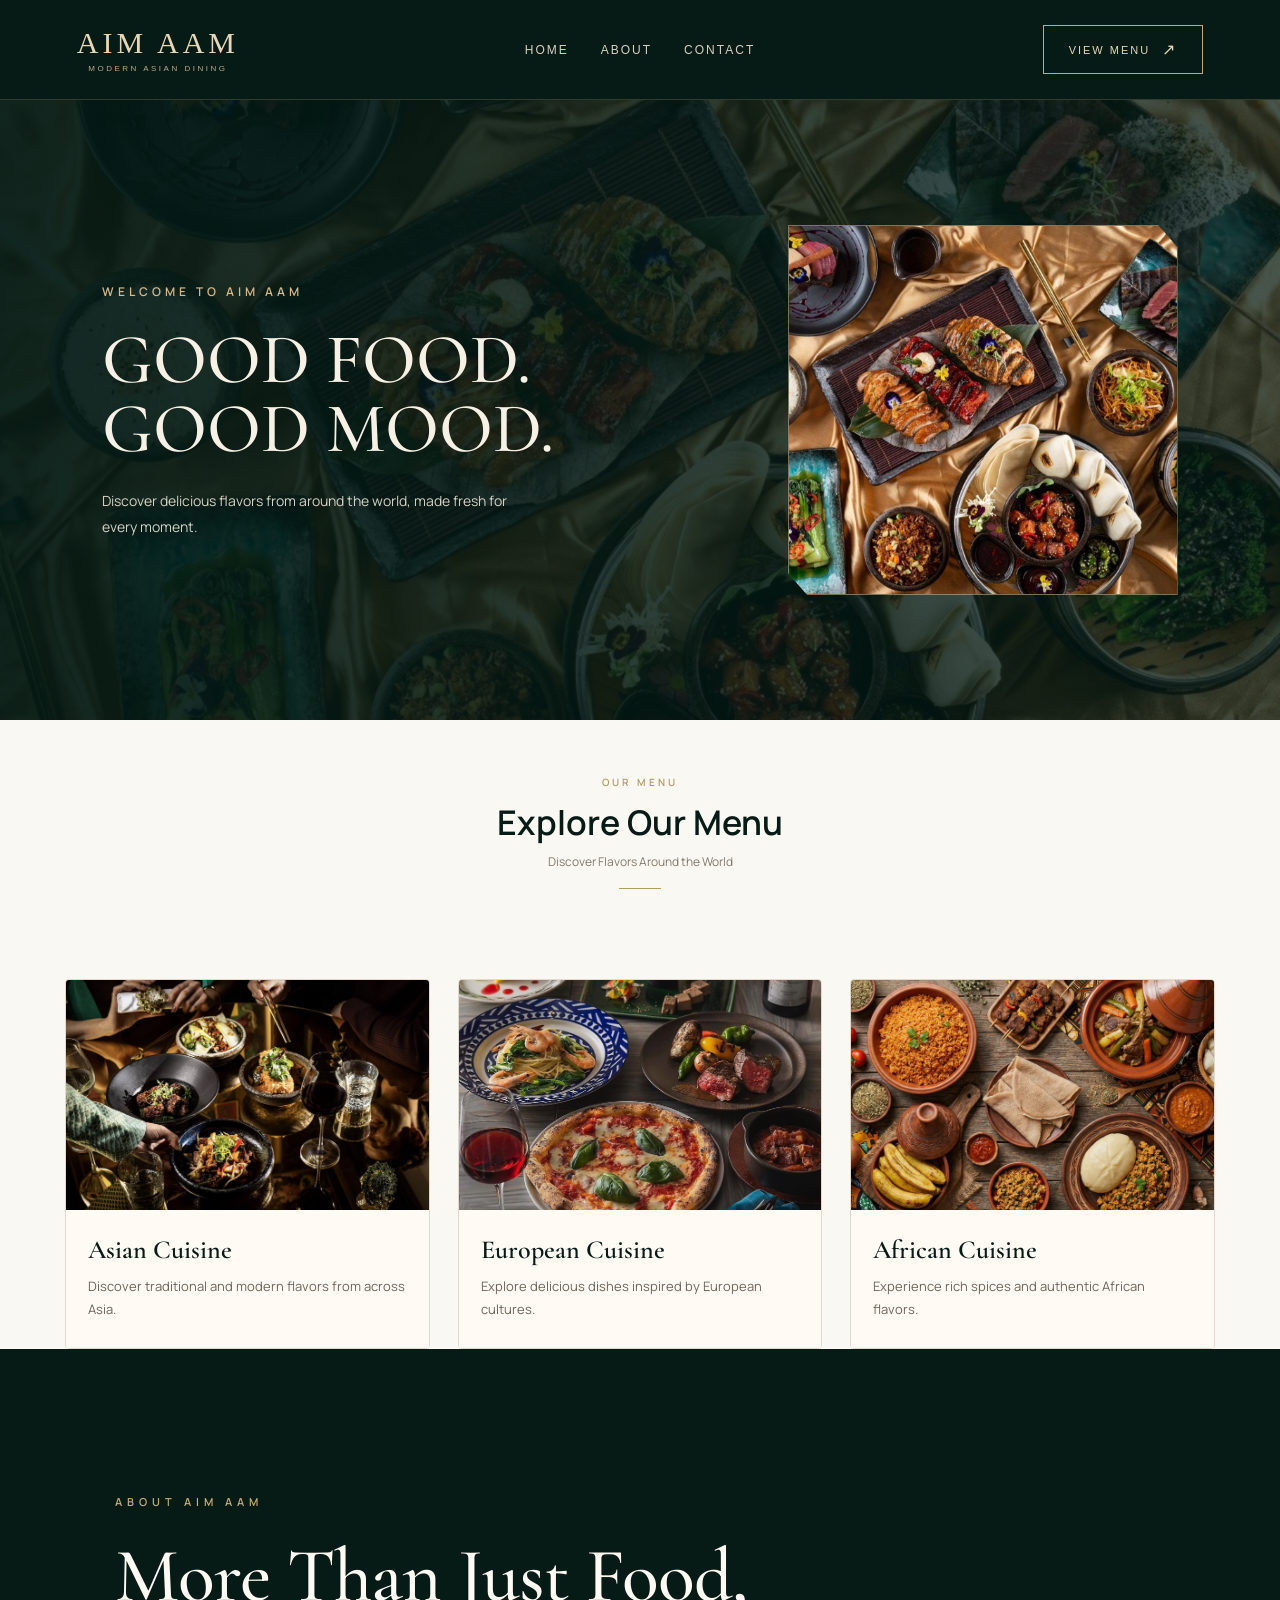
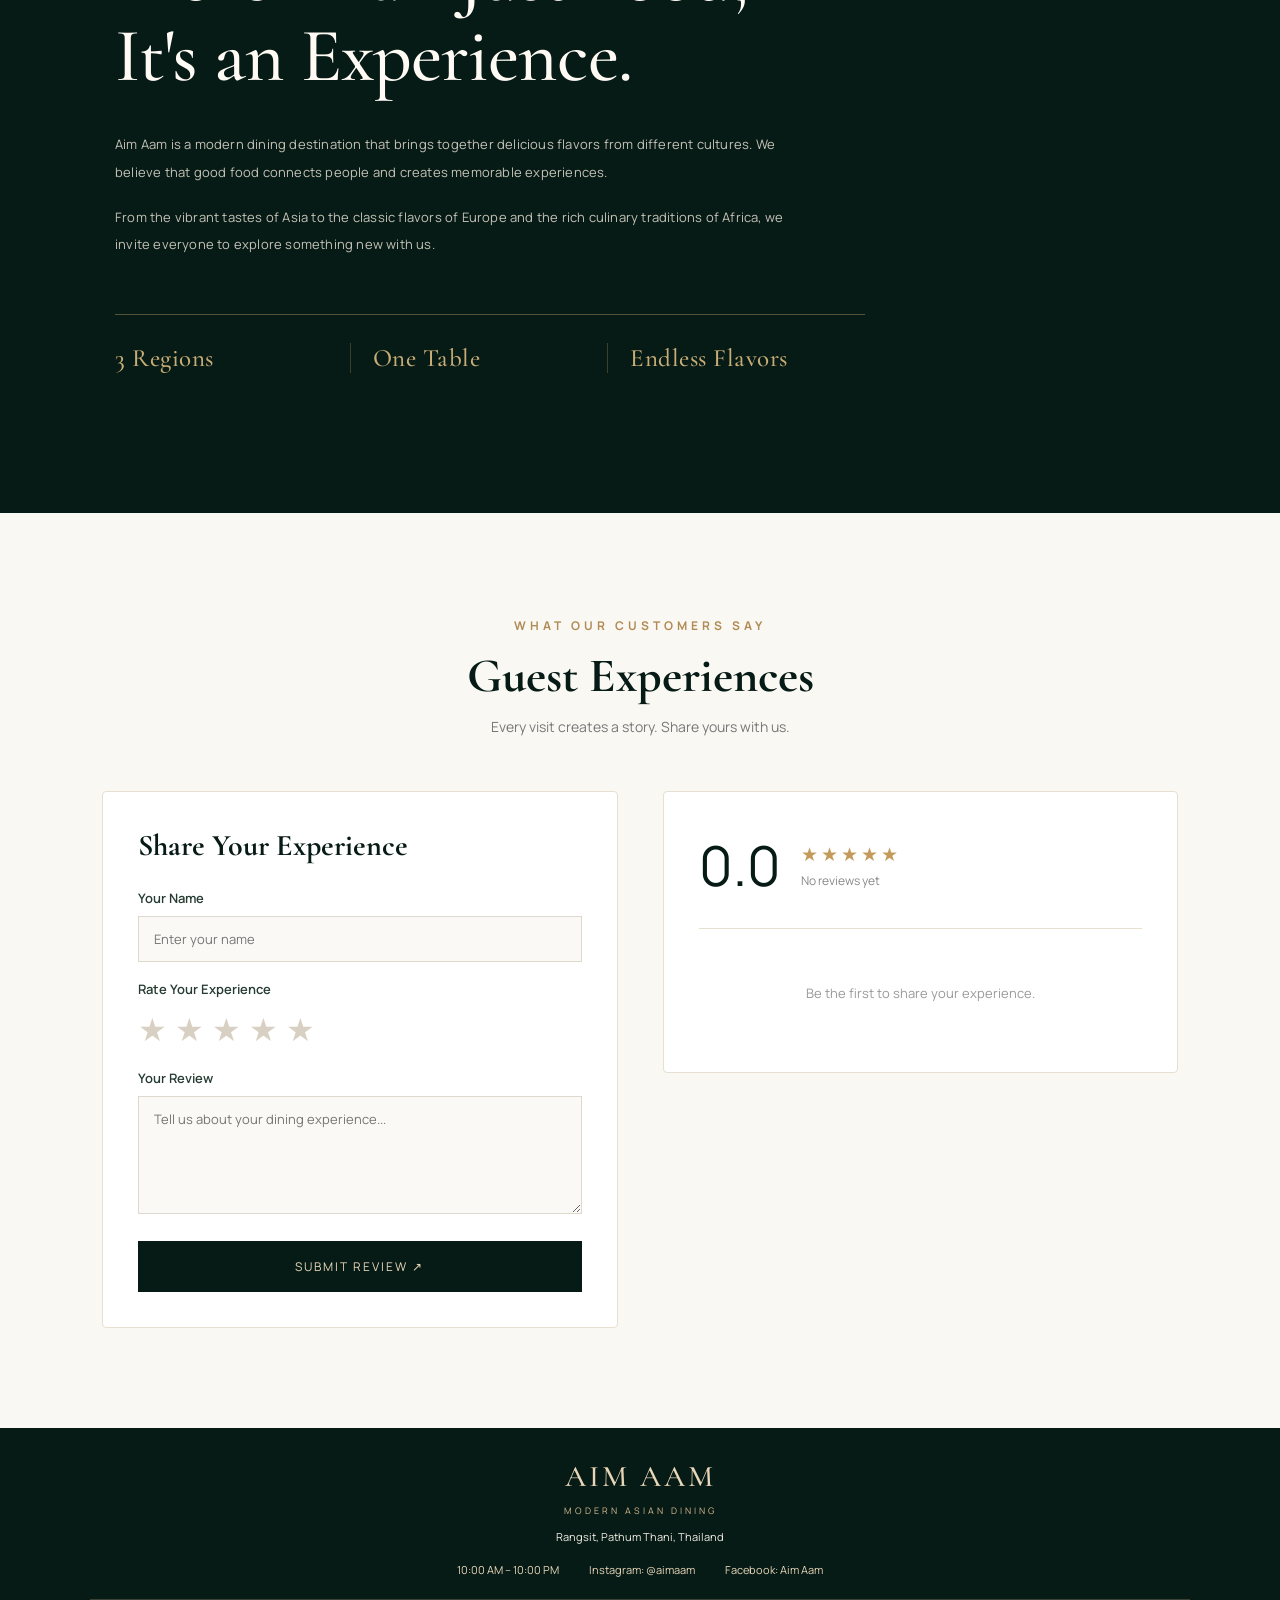
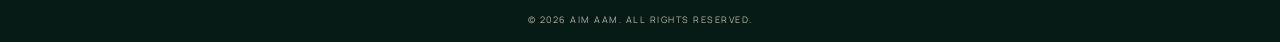
==== index.html @ 2f560c69 "Fix HTML encoding issues in index.html" ====
<!DOCTYPE html>
<html lang="en">

<head>
    <meta charset="UTF-8">
    <meta name="viewport" content="1200">
    <title>Aim Aam | Modern Asian Dining</title>
    <link rel="stylesheet" href="style.css">
</head>

<body>

    <!-- LUXURY HEADER -->
<header class="header">

    <!-- BRAND LOGO -->
    <a href="#home" class="logo">
        <span class="logo-main">AIM AAM</span>
        <span class="logo-sub">MODERN ASIAN DINING</span>
    </a>

    <!-- NAVIGATION -->
    <nav class="navbar">
        <a href="#home">HOME</a>
        <a href="#about">ABOUT</a>
        <a href="#contact">CONTACT</a>
    </nav>

    <!-- MENU BUTTON -->
    <a href="menu.html" class="header-menu-button">
        VIEW MENU <span>↗</span>
    </a>

</header>

<!-- HERO SECTION -->
<section class="hero-section" id="home">

    <div class="hero-content">

        <span>WELCOME TO AIM AAM</span>

        <h1>Good Food.<br>Good Mood.</h1>

        <p>
            Discover delicious flavors from around the world,
            made fresh for every moment.
        </p>

    </div>

    <div class="hero-image">
        <img src="images/hero-food.jpeg" alt="Aim Aam Delicious Food">
    </div>

</section>

<!-- MENU HEADING -->
<div class="menu-heading">
    <span>OUR MENU</span>
    <h2>Explore Our Menu</h2>
    <p>Discover Flavors Around the World</p>
    <div class="menu-heading-line"></div>
</div>

   <!-- REGION SELECTION -->
<div class="food-grid" id="regionSelection">

    <!-- ASIAN CUISINE -->
    <div class="food-card region-card" data-region="asian">

        <img src="images/Asian Cuisine.jpeg" alt="Asian Cuisine">

        <div class="food-info">
            <h3>Asian Cuisine</h3>
            <p>
                Discover traditional and modern flavors
                from across Asia.
            </p>
        </div>

    </div>


    <!-- EUROPEAN CUISINE -->
    <div class="food-card region-card" data-region="european">

        <img src="images/European Cuisine.jpeg" alt="European Cuisine">

        <div class="food-info">
            <h3>European Cuisine</h3>
            <p>
                Explore delicious dishes inspired
                by European cultures.
            </p>
        </div>

    </div>


    <!-- AFRICAN CUISINE -->
    <div class="food-card region-card" data-region="african">

        <img src="images/African Cuisine.jpeg" alt="African Cuisine">

        <div class="food-info">
            <h3>African Cuisine</h3>
            <p>
                Experience rich spices and authentic
                African flavors.
            </p>
        </div>

    </div>

</div>

      <!-- REGION MENU CONTENT -->
<div id="regionContent" class="region-content" style="display: none;">

    <button id="backToRegions" class="back-button">
        ← Back to Regions
    </button>

    <div id="regionTitle"></div>

    <div class="region-layout">

        <!-- FOOD MENU -->
        <div class="region-food-area">
            <div id="regionFoodGrid" class="food-grid"></div>
        </div>

        <!-- MY CART -->
        <section class="cart-section" id="cart">

            <div class="cart-heading">
                <span>YOUR ORDER</span>
                <h2>My Cart</h2>
                <p>Review your selected dishes before checkout.</p>
            </div>

            <div class="cart-container">

                <div id="cartItems">
                    <p class="empty-cart">
                        Your cart is currently empty.
                    </p>
                </div>

                <div class="cart-summary">
                    <h3>Order Summary</h3>

                    <div class="cart-total-row">
                        <span>Total</span>
                        <span id="cartTotal">฿0</span>
                    </div>

                    <button id="checkoutButton" class="checkout-button" disabled>
                        Proceed to Checkout
                    </button>
                </div>

            </div>

        </section>

    </div>

</div>

    <!-- =================================
     CHECKOUT SECTION
================================= -->

<section class="checkout-section" id="checkout" style="display: none;">

    <div class="checkout-heading">
        <span>COMPLETE YOUR ORDER</span>
        <h2>Checkout</h2>
        <p>Please enter your information to continue.</p>
    </div>

    <div class="checkout-container">

        <div class="checkout-form">

            <h3>Customer Information</h3>

            <label for="customerName">Full Name</label>
            <input type="text" id="customerName" placeholder="Enter your name">

            <label for="customerPhone">Phone Number</label>
            <input type="tel" id="customerPhone" placeholder="Enter your phone number">

            <div class="checkout-divider"></div>

            <h3>How would you like to receive your order?</h3>

            <label for="orderType">Order Type</label>
            <select id="orderType">
                <option value="">Select order type</option>
                <option value="dine-in">Dine-in</option>
                <option value="takeaway">Takeaway</option>
                <option value="delivery">Delivery</option>
            </select>

            <!-- DINE-IN DETAILS -->
            <div id="dineInDetails" style="display: none;">
                <label for="tableNumber">Table Number</label>
                <input type="text" id="tableNumber" placeholder="Enter your table number">
            </div>

            <!-- TAKEAWAY DETAILS -->
            <div id="takeawayDetails" style="display: none;">
                <label for="pickupTime">Pickup Time</label>
                <input type="time" id="pickupTime">
            </div>

            <!-- DELIVERY DETAILS -->
            <div id="deliveryDetails" style="display: none;">
                <label for="deliveryAddress">Delivery Address</label>
                <textarea id="deliveryAddress" placeholder="Enter your full delivery address"></textarea>
            </div>

            <button type="button" id="placeOrderButton">
                Place Order
            </button>

        </div>

    </div>

</section>
<!-- ABOUT SECTION -->
<section class="about-section" id="about">

    <div class="about-content">

        <span class="about-label">ABOUT AIM AAM</span>

        <h2>More Than Just Food,<br>
            It's an Experience.</h2>

        <p>
            Aim Aam is a modern dining destination that brings
            together delicious flavors from different cultures.
            We believe that good food connects people and creates
            memorable experiences.
        </p>

        <p>
            From the vibrant tastes of Asia to the classic flavors
            of Europe and the rich culinary traditions of Africa,
            we invite everyone to explore something new with us.
        </p>

        <div class="about-highlight">
            <span>3 Regions</span>
            <span>One Table</span>
            <span>Endless Flavors</span>
        </div>

    </div>

</section>

<!-- CUSTOMER REVIEWS SECTION -->
<section class="reviews-section" id="reviews">

    <div class="reviews-heading">
        <span>WHAT OUR CUSTOMERS SAY</span>
        <h2>Guest Experiences</h2>
        <p>Every visit creates a story. Share yours with us.</p>
    </div>

    <div class="reviews-container">

        <!-- REVIEW FORM -->
        <div class="review-form">

            <h3>Share Your Experience</h3>

            <label for="reviewName">Your Name</label>
            <input
                type="text"
                id="reviewName"
                placeholder="Enter your name"
            >

            <label>Rate Your Experience</label>

            <div class="rating-stars" id="ratingStars">
                <button type="button" data-rating="1" aria-label="1 star">★</button>
                <button type="button" data-rating="2" aria-label="2 stars">★</button>
                <button type="button" data-rating="3" aria-label="3 stars">★</button>
                <button type="button" data-rating="4" aria-label="4 stars">★</button>
                <button type="button" data-rating="5" aria-label="5 stars">★</button>
            </div>

            <label for="reviewComment">Your Review</label>
            <textarea
                id="reviewComment"
                rows="5"
                placeholder="Tell us about your dining experience..."
            ></textarea>

            <button type="button" id="submitReview">
                SUBMIT REVIEW ↗
            </button>

        </div>

        <!-- REVIEW DISPLAY -->
        <div class="review-display">

            <div class="review-summary">
                <span class="review-average" id="reviewAverage">0.0</span>
                <div>
                    <div class="review-average-stars">★★★★★</div>
                    <p id="reviewCount">No reviews yet</p>
                </div>
            </div>

            <div id="reviewsList" class="reviews-list">
                <p class="no-reviews">
                    Be the first to share your experience.
                </p>
            </div>

        </div>

    </div>

</section>


<!-- CONTACT FOOTER -->
<footer class="contact-section" id="contact">

    <div class="footer-brand">
        <h2>AIM AAM</h2>
        <span>MODERN ASIAN DINING</span>
        <p>Rangsit, Pathum Thani, Thailand</p>
    </div>

    <div class="footer-details">
        <span>10:00 AM – 10:00 PM</span>
        <span>Instagram: @aimaam</span>
        <span>Facebook: Aim Aam</span>
    </div>

    <div class="footer-bottom">
        © 2026 AIM AAM. ALL RIGHTS RESERVED.
    </div>

</footer>

    <!-- JAVASCRIPT -->
    <script src="script.js"></script>

</body>
</html>
---- style.css ----
/* =========================
   1. GLOBAL - AIM AAM
========================= */

@import url('https://fonts.googleapis.com/css2?family=Cormorant+Garamond:wght@400;500;600;700&family=Manrope:wght@400;500;600;700&display=swap');

* {
    margin: 0;
    padding: 0;
    box-sizing: border-box;
}

html {
    scroll-behavior: smooth;
}

body {
    width: 100%;
    font-family: 'Manrope', sans-serif;
    background-color: #faf8f3;
    color: #29251f;
    overflow-x: hidden;
}

h1, h2, h3 {
    font-family: 'Cormorant Garamond', serif;
}


/* =========================
   2. LUXURY HEADER
========================= */

.header {
    width: 100%;
    min-height: 100px;
    padding: 15px 6%;
    display: grid;
    grid-template-columns: 1fr auto 1fr;
    align-items: center;
    gap: 25px;
    background: #071b16;
    border-bottom: 1px solid rgba(212, 184, 143, 0.2);
    position: relative;
    z-index: 100;
}

/* BRAND LOGO */

.logo {
    justify-self: start;
    display: flex;
    flex-direction: column;
    align-items: center;
    text-decoration: none;
    gap: 4px;
}

.logo-main {
    font-family: "Times New Roman", serif;
    font-size: 30px;
    font-weight: 400;
    letter-spacing: 4px;
    color: #e8d6b8;
}

.logo-sub {
    font-family: Arial, sans-serif;
    font-size: 8px;
    letter-spacing: 2.5px;
    color: #bda987;
}

/* NAVIGATION */

.navbar {
    justify-self: center;
    display: flex;
    align-items: center;
    justify-content: center;
    gap: 32px;
    white-space: nowrap;
}

.navbar a {
    position: relative;
    text-decoration: none;
    color: #d8d0c1;
    font-family: Arial, sans-serif;
    font-size: 12px;
    letter-spacing: 2px;
    transition: color 0.3s ease;
}

.navbar a::after {
    content: "";
    position: absolute;
    left: 0;
    bottom: -8px;
    width: 0;
    height: 1px;
    background: #d4b88f;
    transition: width 0.3s ease;
}

.navbar a:hover {
    color: #f5dfb9;
}

.navbar a:hover::after {
    width: 100%;
}

/* VIEW MENU BUTTON */

.header-menu-button {
    justify-self: end;
    display: inline-flex;
    align-items: center;
    gap: 12px;
    padding: 14px 25px;
    border: 1px solid #bda987;
    background: transparent;
    color: #e8d6b8;
    text-decoration: none;
    font-family: Arial, sans-serif;
    font-size: 11px;
    letter-spacing: 2px;
    white-space: nowrap;
    transition: all 0.35s ease;
}

.header-menu-button span {
    font-size: 16px;
    transition: transform 0.3s ease;
}

.header-menu-button:hover {
    background: rgba(212, 184, 143, 0.15);
    border-color: #fff0d0;
    color: #fff4df;
    box-shadow:
        0 0 12px rgba(212, 184, 143, 0.3),
        0 0 28px rgba(212, 184, 143, 0.15);
}

.header-menu-button:hover span {
    transform: translate(3px, -3px);
}

.header-menu-button:active {
    transform: scale(0.96);
    background: rgba(212, 184, 143, 0.25);
    box-shadow: 0 0 25px rgba(212, 184, 143, 0.5);
}


/* =========================
   3. LUXURY HERO SECTION
========================= */

.hero-section {
    position: relative;
    width: 100%;
    min-height: 620px;
    padding: 85px 8%;
    display: flex;
    align-items: center;
    justify-content: space-between;
    gap: 65px;

    background:
        linear-gradient(
            90deg,
            rgba(2, 25, 20, 0.94),
            rgba(2, 25, 20, 0.72)
        ),
        url("images/hero-food.jpeg") center/cover no-repeat;

    overflow: hidden;
}

/* HERO TEXT */

.hero-content {
    position: relative;
    z-index: 2;
    flex: 1 1 50%;
    min-width: 0;
    max-width: 550px;
    padding: 0;
}

.hero-content span {
    display: inline-block;
    color: #d4b88f;
    font-size: 12px;
    font-weight: 600;
    letter-spacing: 4px;
    margin-bottom: 25px;
}

.hero-content h1 {
    font-family: 'Cormorant Garamond', serif;
    font-size: clamp(55px, 5.5vw, 78px);
    line-height: 0.98;
    font-weight: 500;
    color: #f7f0e5;
    margin-bottom: 25px;
    text-align: left;
    text-transform: uppercase;
}

.hero-content p {
    font-size: 14px;
    line-height: 1.9;
    color: #d4d0c5;
    max-width: 410px;
    text-align: left;
    margin-bottom: 0;
}

/* EDITORIAL FOOD IMAGE */

.hero-image {
    position: relative;
    z-index: 2;
    flex: 0 0 390px;
    width: 390px;
    max-width: 42%;
    height: 370px;
    overflow: hidden;

    border: 1px solid rgba(212, 184, 143, 0.55);

    box-shadow:
        12px 12px 0 rgba(212, 184, 143, 0.12),
        0 20px 45px rgba(0, 0, 0, 0.35);

    clip-path: polygon(
        0 0,
        95% 0,
        100% 6%,
        100% 100%,
        5% 100%,
        0 94%
    );
}

.hero-image img {
    display: block;
    width: 100%;
    height: 100%;
    object-fit: cover;
    object-position: center;
    border-radius: 0;
}

/* =========================
   AIM AAM - LUXURY ABOUT
========================= */

.about-section {
    position: relative;
    width: 100%;
    padding: 120px 8%;
    background: #071b16;
    overflow: hidden;
}

.about-content {
    position: relative;
    max-width: 1050px;
    margin: 0 auto;
    padding: 20px 0;
}

/* ABOUT LABEL */

.about-label {
    display: inline-block;
    color: #c8ad76;
    font-family: 'Manrope', sans-serif;
    font-size: 11px;
    font-weight: 600;
    letter-spacing: 5px;
    margin-bottom: 28px;
}

/* MAIN HEADING */

.about-content h2 {
    color: #fffaf4;
    font-family: 'Cormorant Garamond', serif;
    font-size: clamp(48px, 6vw, 76px);
    font-weight: 500;
    line-height: 1.05;
    letter-spacing: -1px;
    margin-bottom: 35px;
}

/* DESCRIPTION */

.about-content p {
    max-width: 680px;
    color: #c5c2b8;
    font-family: 'Manrope', sans-serif;
    font-size: 13px;
    font-weight: 400;
    line-height: 2.1;
    letter-spacing: 0.2px;
    margin-bottom: 18px;
}

/* HIGHLIGHT DETAILS */

.about-highlight {
    display: flex;
    flex-wrap: wrap;
    gap: 0;
    max-width: 750px;
    margin-top: 55px;
    padding-top: 28px;
    border-top: 1px solid rgba(181, 154, 98, 0.45);
}

.about-highlight span {
    flex: 1;
    min-width: 150px;
    color: #c8ad76;
    font-family: 'Cormorant Garamond', serif;
    font-size: 25px;
    font-weight: 500;
    letter-spacing: 0.5px;
    padding: 0 22px;
    border-right: 1px solid rgba(181, 154, 98, 0.3);
}

.about-highlight span:first-child {
    padding-left: 0;
}

.about-highlight span:last-child {
    border-right: none;
}

/* RESPONSIVE */

@media (max-width: 600px) {
    .about-section {
        padding: 80px 7%;
    }

    .about-content h2 {
        font-size: 46px;
    }

    .about-content p {
        font-size: 12px;
    }

    .about-highlight {
        gap: 20px;
        margin-top: 35px;
    }

    .about-highlight span {
        min-width: 100%;
        padding: 0 0 15px;
        border-right: none;
        border-bottom: 1px solid rgba(181, 154, 98, 0.25);
        font-size: 23px;
    }
}
/* =========================
   5. MINIMAL LUXURY FOOTER
========================= */

.contact-section {
    width: 100%;
    padding: 30px 7% 16px;
    background: #071b16;
    text-align: center;
}

.footer-brand h2 {
    color: #e8d6b8;
    font-family: 'Cormorant Garamond', serif;
    font-size: 30px;
    font-weight: 500;
    letter-spacing: 3px;
    margin: 0 0 2px;
}

.footer-brand span {
    color: #d4b88f;
    font-family: 'Manrope', sans-serif;
    font-size: 9px;
    letter-spacing: 3px;
}

.footer-brand p {
    color: #f3eee5;
    font-family: 'Manrope', sans-serif;
    font-size: 11px;
    margin: 10px 0 18px;
}

.footer-details {
    display: flex;
    justify-content: center;
    align-items: center;
    flex-wrap: wrap;
    gap: 12px 30px;
    margin-bottom: 22px;
}

.footer-details span {
    color: #e8d6b8;
    font-family: 'Manrope', sans-serif;
    font-size: 11px;
}

.footer-bottom {
    border-top: 1px solid rgba(212, 184, 143, 0.25);
    padding-top: 13px;
    color: #b9b4a8;
    font-family: 'Manrope', sans-serif;
    font-size: 9px;
    letter-spacing: 1.5px;
}

@media (max-width: 600px) {
    .contact-section {
        padding: 25px 6% 14px;
    }

    .footer-details {
        flex-direction: column;
        gap: 9px;
        margin-bottom: 18px;
    }
}

/* =========================
   REGION SELECTION CARDS
========================= */

#regionSelection {
    display: grid;
    grid-template-columns: repeat(3, minmax(0, 1fr));
    gap: 28px;
    width: 100%;
    max-width: 1150px;
    margin: 55px auto 0;
    align-items: stretch;
}

.region-card {
    position: relative;
    display: flex;
    flex-direction: column;
    width: 100%;
    min-width: 0;
    overflow: hidden;
    background: #fffaf4;
    border: 1px solid #e5d8ca;
    border-radius: 4px;
    cursor: pointer;
    transition: transform 0.35s ease, box-shadow 0.35s ease;
}

.region-card:hover {
    transform: translateY(-8px);
    box-shadow: 0 18px 35px rgba(7, 27, 22, 0.15);
}

.region-card > img {
    display: block;
    width: 100%;
    height: 230px;
    object-fit: cover;
    object-position: center;
    flex: none;
    transition: transform 0.5s ease;
}

.region-card:hover > img {
    transform: scale(1.04);
}

.region-card .food-info {
    padding: 24px 22px 26px;
    text-align: left;
    background: #fffaf4;
    flex: 1;
}

.region-card .food-info h3 {
    color: #071b16;
    font-family: 'Cormorant Garamond', serif;
    font-size: 26px;
    font-weight: 600;
    margin-bottom: 10px;
}

.region-card .food-info p {
    color: #71645b;
    font-size: 13px;
    line-height: 1.8;
}


/* =========================
   REGION RESPONSIVE
========================= */

@media (max-width: 850px) {
    #regionSelection {
        grid-template-columns: repeat(3, minmax(0, 1fr));
        gap: 18px;
    }

    .region-card > img {
        height: 190px;
    }

    .region-card .food-info {
        padding: 16px;
    }

    .region-card .food-info h3 {
        font-size: 20px;
    }
}

/* =========================
   FOOD MENU CARDS
========================= */

#regionFoodGrid {
    display: grid;
    grid-template-columns: repeat(3, minmax(0, 1fr));
    grid-auto-rows: 1fr;
    gap: 28px;
    width: 100%;
    align-items: stretch;
}

#regionFoodGrid .food-card {
    display: flex;
    flex-direction: column;
    width: 100%;
    height: 100%;
    min-height: 430px;
    overflow: hidden;
    background: #fffaf4;
    border: 1px solid #e5d8ca;
    border-radius: 4px;
}

#regionFoodGrid .food-card > img {
    display: block;
    width: 100%;
    height: 210px;
    min-height: 210px;
    object-fit: cover;
    object-position: center;
}

#regionFoodGrid .food-card .food-info {
    display: flex;
    flex-direction: column;
    flex: 1;
    padding: 20px;
}

#regionFoodGrid .food-card .food-info h3 {
    min-height: 58px;
    margin-bottom: 10px;
}

#regionFoodGrid .food-card .food-info p {
    min-height: 65px;
    line-height: 1.7;
}

#regionFoodGrid .food-card .food-info span {
    margin-top: auto;
    display: block;
    padding-top: 15px;
}

#regionFoodGrid .food-card .add-cart-button {
    width: 100%;
    margin-top: 15px;
}

/* =========================
   FOOD MENU RESPONSIVE
========================= */

@media (max-width: 850px) {
    #regionFoodGrid {
        grid-template-columns: repeat(3, minmax(0, 1fr));
        gap: 16px;
    }

    #regionFoodGrid .food-card {
        min-height: 400px;
    }

    #regionFoodGrid .food-card > img {
        height: 160px;
        min-height: 160px;
    }

    #regionFoodGrid .food-card .food-info {
        padding: 12px;
    }

    #regionFoodGrid .food-card .food-info h3 {
        font-size: 15px;
        min-height: 50px;
    }

    #regionFoodGrid .food-card .food-info p {
        font-size: 12px;
        min-height: 65px;
    }

    #regionFoodGrid .food-card .add-cart-button {
        font-size: 12px;
        padding: 10px 5px;
    }
}

/* =========================
   LUXURY MENU HEADING
========================= */

.menu-section {
    padding-top: 100px;
}

.menu-section .menu-heading {
    width: 100%;
    max-width: 700px;
    margin: 0 auto 65px;
    text-align: center;
    position: relative;
}

.menu-section .menu-heading span {
    display: inline-block;
    color: #b59a62;
    font-family: 'Manrope', sans-serif;
    font-size: 11px;
    font-weight: 600;
    letter-spacing: 5px;
    text-transform: uppercase;
    margin-bottom: 20px;
}

.menu-section .menu-heading span::after {
    content: "";
    display: block;
    width: 42px;
    height: 1px;
    background: #b59a62;
    margin: 16px auto 0;
}

.menu-section .menu-heading h2 {
    color: #071b16;
    font-family: 'Cormorant Garamond', serif;
    font-size: clamp(42px, 5vw, 60px);
    font-weight: 500;
    line-height: 1.05;
    letter-spacing: -1px;
    margin: 0 0 18px;
}

.menu-section .menu-heading p {
    color: #81776d;
    font-family: 'Manrope', sans-serif;
    font-size: 13px;
    font-weight: 400;
    line-height: 1.9;
    letter-spacing: 0.3px;
    max-width: 450px;
    margin: 0 auto;
}

@media (max-width: 600px) {
    .menu-section {
        padding-top: 70px;
    }

    .menu-section .menu-heading {
        margin-bottom: 40px;
        padding: 0 18px;
    }

    .menu-section .menu-heading h2 {
        font-size: 42px;
    }

    .menu-section .menu-heading span {
        letter-spacing: 4px;
    }
}
/* =========================
   LUXURY ADD TO CART BUTTON
========================= */

#regionFoodGrid .add-cart-button {
    width: 100%;
    min-height: 46px;
    margin-top: 18px;
    padding: 12px 20px;

    background: #071b16;
    color: #c8ad76;

    border: 1px solid #a88d5b;
    border-radius: 2px;

    font-family: 'Manrope', sans-serif;
    font-size: 11px;
    font-weight: 600;
    letter-spacing: 2px;
    text-transform: uppercase;

    cursor: pointer;
    transition: all 0.35s ease;
}

#regionFoodGrid .add-cart-button:hover {
    background: #b59a62;
    color: #071b16;
    border-color: #b59a62;
    box-shadow: 0 6px 18px rgba(181, 154, 98, 0.2);
    transform: translateY(-2px);
}

#regionFoodGrid .add-cart-button:active {
    transform: translateY(0);
    box-shadow: none;
}
/* =========================
   6. SHOPPING CART SECTION
========================= */

.cart-section {
    background: #f5eee5;
    padding: 90px 10%;
}

.cart-heading {
    text-align: center;
    margin-bottom: 45px;
}

.cart-heading span {
    color: #b86f50;
    font-size: 13px;
    font-weight: 700;
    letter-spacing: 3px;
}

.cart-heading h2 {
    color: #3b3029;
    font-size: 38px;
    margin: 15px 0;
}

.cart-heading p {
    color: #71645b;
    font-size: 15px;
}

.cart-container {
    display: grid;
    grid-template-columns: 2fr 1fr;
    gap: 30px;
    max-width: 1100px;
    margin: auto;
    align-items: start;
}

#cartItems {
    background: #fffaf4;
    padding: 30px;
    border-radius: 18px;
    min-height: 180px;
}

.empty-cart {
    color: #8a7b70;
    text-align: center;
    padding: 45px 10px;
    font-size: 15px;
}

.cart-summary {
    background: #fffaf4;
    padding: 30px;
    border-radius: 18px;
}

.cart-summary h3 {
    color: #3b3029;
    font-size: 21px;
    margin-bottom: 25px;
}

.cart-total-row {
    display: flex;
    justify-content: space-between;
    border-top: 1px solid #e5d8ca;
    padding-top: 20px;
    margin-bottom: 25px;
    color: #3b3029;
    font-weight: 700;
    font-size: 18px;
}

.checkout-button {
    width: 100%;
    background: #b86f50;
    color: white;
    border: none;
    padding: 15px;
    border-radius: 10px;
    font-size: 15px;
    font-weight: 600;
    cursor: pointer;
    transition: 0.3s;
}

.checkout-button:hover:not(:disabled) {
    background: #96553b;
}

.checkout-button:disabled {
    background: #c9b7aa;
    cursor: not-allowed;
}


/* =========================
   7. CART ITEM DESIGN
========================= */

.cart-item {
    display: flex;
    align-items: center;
    justify-content: space-between;
    gap: 18px;
    padding: 20px 0;
    border-bottom: 1px solid #e5d8ca;
    flex-wrap: wrap;
}

.cart-item:last-child {
    border-bottom: none;
}

.cart-item-info {
    flex: 1;
    min-width: 150px;
}

.cart-item-info h4 {
    color: #3b3029;
    font-size: 16px;
    margin-bottom: 7px;
}

.cart-item-info p {
    color: #8a7b70;
    font-size: 13px;
    margin: 0;
}

.cart-item-controls {
    display: flex;
    align-items: center;
    gap: 10px;
}

.quantity-button {
    width: 30px;
    height: 30px;
    border: 1px solid #d9b8a6;
    background: #fffaf4;
    color: #96553b;
    border-radius: 8px;
    font-size: 18px;
    cursor: pointer;
    transition: 0.3s;
}

.quantity-button:hover {
    background: #b86f50;
    color: white;
}

.cart-item-controls span {
    min-width: 18px;
    text-align: center;
    color: #3b3029;
    font-weight: 600;
}

.remove-button {
    background: transparent;
    border: none;
    color: #b86f50;
    font-size: 13px;
    cursor: pointer;
    text-decoration: underline;
}

.remove-button:hover {
    color: #7d3f2b;
}

.cart-item > strong {
    color: #3b3029;
    min-width: 70px;
    text-align: right;
}


/* =========================
   8. CHECKOUT SECTION
========================= */

.checkout-section {
    background: #f5eee5;
    padding: 90px 10%;
    min-height: 500px;
}

.checkout-heading {
    text-align: center;
    margin-bottom: 45px;
}

.checkout-heading span {
    color: #b86f50;
    font-size: 13px;
    font-weight: 700;
    letter-spacing: 3px;
}

.checkout-heading h2 {
    color: #3b3029;
    font-size: 38px;
    margin: 15px 0;
}

.checkout-heading p {
    color: #71645b;
    font-size: 15px;
}

.checkout-container {
    max-width: 750px;
    margin: auto;
}

.checkout-form {
    background: #fffaf4;
    padding: 40px;
    border-radius: 18px;
    box-shadow: 0 8px 25px rgba(59, 48, 41, 0.06);
}

.checkout-form h3 {
    color: #3b3029;
    font-size: 21px;
    margin-bottom: 25px;
}

.checkout-form label {
    display: block;
    color: #5d4d43;
    font-size: 14px;
    font-weight: 600;
    margin-bottom: 9px;
    margin-top: 20px;
}

.checkout-form input,
.checkout-form select,
.checkout-form textarea {
    width: 100%;
    padding: 14px 16px;
    border: 1px solid #e5d8ca;
    border-radius: 10px;
    background: #ffffff;
    color: #3b3029;
    font-size: 14px;
    outline: none;
    transition: 0.3s;
    font-family: inherit;
}

.checkout-form input:focus,
.checkout-form select:focus,
.checkout-form textarea:focus {
    border-color: #b86f50;
    box-shadow: 0 0 0 3px rgba(184, 111, 80, 0.12);
}

.checkout-form textarea {
    min-height: 110px;
    resize: vertical;
}

.checkout-divider {
    height: 1px;
    background: #e5d8ca;
    margin: 35px 0;
}

#dineInDetails,
#takeawayDetails,
#deliveryDetails {
    margin-top: 20px;
}

#placeOrderButton {
    width: 100%;
    margin-top: 35px;
    padding: 16px;
    background: #b86f50;
    color: white;
    border: none;
    border-radius: 10px;
    font-size: 15px;
    font-weight: 700;
    cursor: pointer;
    transition: 0.3s;
}

#placeOrderButton:hover {
    background: #96553b;
}


/* =========================
   9. TABLET RESPONSIVE
========================= */

@media (max-width: 850px) {

    /* HEADER */

    .header {
        grid-template-columns: 1fr 1fr;
        row-gap: 20px;
        padding: 20px 5%;
    }

    .logo {
        justify-self: start;
    }

    .header-menu-button {
        justify-self: end;
    }

    .navbar {
        grid-column: 1 / -1;
        grid-row: 2;
        justify-self: center;
        gap: 22px;
    }

    /* HERO */

    .hero-section {
        min-height: 560px;
        padding: 75px 6%;
        gap: 35px;
    }

    .hero-content {
        flex: 1 1 55%;
        max-width: 55%;
    }

    .hero-content h1 {
        font-size: clamp(44px, 6vw, 62px);
    }

    .hero-image {
        flex: 0 1 36%;
        width: 36%;
        max-width: 36%;
        height: 330px;
    }

    /* MENU */

    .menu-heading h2 {
        font-size: 30px;
    }

    .food-grid {
        grid-template-columns: repeat(2, minmax(0, 1fr));
    }

}


/* =========================
   10. MOBILE RESPONSIVE
========================= */

@media (max-width: 600px) {

    /* HEADER */

    .header {
        grid-template-columns: 1fr auto;
        padding: 18px 4%;
        column-gap: 10px;
        row-gap: 18px;
    }

    .logo-main {
        font-size: 23px;
        letter-spacing: 3px;
    }

    .logo-sub {
        font-size: 7px;
        letter-spacing: 1.5px;
    }

    .header-menu-button {
        padding: 10px 12px;
        font-size: 9px;
        gap: 6px;
    }

    .navbar {
        grid-column: 1 / -1;
        grid-row: 2;
        gap: 15px;
        flex-wrap: wrap;
    }

    .navbar a {
        font-size: 10px;
        letter-spacing: 1px;
    }

    /* HERO */

    .hero-section {
        min-height: auto;
        flex-direction: column;
        align-items: flex-start;
        padding: 65px 7%;
        gap: 35px;
    }

    .hero-content {
        width: 100%;
        max-width: 100%;
        flex: none;
    }

    .hero-content h1 {
        font-size: 48px;
    }

    .hero-content p {
        max-width: 100%;
    }

    .hero-image {
        flex: none;
        width: 100%;
        max-width: 100%;
        height: 300px;
        align-self: center;
    }

    /* MENU */

    .food-grid {
        grid-template-columns: 1fr;
    }

    .menu-section {
        padding: 55px 6%;
    }

    /* ABOUT */

    .about-section {
        padding: 70px 7%;
    }

    .about-content h2 {
        font-size: 30px;
    }

    .about-content p {
        font-size: 14px;
    }

    .about-highlight {
        gap: 12px;
    }

    /* CONTACT */

    .contact-container {
        grid-template-columns: 1fr;
    }

    .contact-heading h2 {
        font-size: 30px;
    }

    .contact-section {
        padding: 65px 7%;
    }

    /* CART */

    .cart-section {
        padding: 65px 7%;
    }

    .cart-container {
        grid-template-columns: 1fr;
    }

    .cart-heading h2 {
        font-size: 30px;
    }

    /* CART ITEM */

    .cart-item {
        align-items: flex-start;
    }

    .cart-item-controls {
        flex-wrap: wrap;
    }

    .cart-item > strong {
        width: 100%;
        text-align: left;
    }

    /* CHECKOUT */

    .checkout-section {
        padding: 65px 7%;
    }

    .checkout-heading h2 {
        font-size: 30px;
    }

    .checkout-form {
        padding: 25px 20px;
    }

}


/* =========================
   11. SMALL MOBILE
========================= */

@media (max-width: 400px) {

    .logo-main {
        font-size: 20px;
    }

    .logo-sub {
        font-size: 6px;
    }

    .header-menu-button {
        padding: 9px 10px;
        font-size: 8px;
    }

    .navbar {
        gap: 12px;
    }

    .navbar a {
        font-size: 9px;
    }

    .hero-content h1 {
        font-size: 42px;
    }

    .hero-image {
        height: 260px;
    }

}
/* =========================
   REGION MENU + SIDE CART
========================= */

#regionContent .region-layout {
    display: grid;
    grid-template-columns: minmax(0, 1fr) 320px;
    gap: 35px;
    align-items: start;
    width: 100%;
    margin-top: 30px;
}

#regionContent .region-food-area {
    min-width: 0;
}

#regionContent #regionFoodGrid {
    grid-template-columns: repeat(2, minmax(0, 1fr));
    gap: 24px;
}

/* SIDE CART */

#regionContent .cart-section {
    display: block;
    width: 100%;
    min-width: 0;
    margin: 0;
    padding: 25px 20px;
    position: sticky;
    top: 25px;
    background: #fffaf4;
    border: 1px solid #e5d8ca;
    border-radius: 4px;
}

#regionContent .cart-heading {
    text-align: left;
    margin-bottom: 25px;
}

#regionContent .cart-heading h2 {
    font-family: 'Cormorant Garamond', serif;
    font-size: 36px;
    color: #071b16;
}

#regionContent .cart-heading span {
    color: #b59a62;
    letter-spacing: 3px;
    font-size: 10px;
}

#regionContent .cart-heading p {
    font-size: 12px;
    line-height: 1.7;
}

#regionContent .cart-container {
    display: flex;
    flex-direction: column;
    gap: 25px;
}

#regionContent .cart-summary {
    width: 100%;
}

/* TABLET AND MOBILE */

@media (max-width: 900px) {
    #regionContent .region-layout {
        grid-template-columns: 1fr;
    }

    #regionContent .cart-section {
        position: static;
        max-width: 100%;
    }
}

@media (max-width: 600px) {
    #regionContent #regionFoodGrid {
        grid-template-columns: 1fr;
    }
}
/* =========================
   AIM AAM - PREMIUM BACK BUTTON
========================= */

#regionContent button#backToRegions {
    display: inline-flex !important;
    align-items: center !important;
    justify-content: center !important;
    gap: 14px !important;

    width: auto !important;
    min-width: 190px;
    height: 48px;
    padding: 0 24px !important;
    margin: 15px 0 30px !important;

    background: #071b16 !important;
    color: #c8ad76 !important;

    border: 1px solid #b59a62 !important;
    border-radius: 2px !important;
    box-shadow: 0 5px 15px rgba(7, 27, 22, 0.10);

    font-family: 'Manrope', sans-serif !important;
    font-size: 10px !important;
    font-weight: 600 !important;
    letter-spacing: 2.5px !important;
    text-transform: uppercase !important;

    cursor: pointer;
    transition: all 0.35s ease !important;
}

#regionContent button#backToRegions:hover {
    background: #b59a62 !important;
    color: #071b16 !important;
    border-color: #b59a62 !important;
    box-shadow: 0 8px 22px rgba(181, 154, 98, 0.25);
    transform: translateY(-2px);
}

#regionContent button#backToRegions:active {
    transform: translateY(0);
}
/* ================================
   AIM AAM - CUSTOMER REVIEWS
================================ */

.reviews-section {
    padding: 100px 8%;
    background: #faf8f3;
}

.reviews-heading {
    text-align: center;
    margin-bottom: 55px;
}

.reviews-heading span {
    color: #b18b55;
    font-size: 12px;
    letter-spacing: 4px;
    font-weight: 700;
}

.reviews-heading h2 {
    font-family: 'Cormorant Garamond', serif;
    font-size: 48px;
    color: #071b16;
    margin: 12px 0;
}

.reviews-heading p {
    color: #777;
    font-size: 14px;
}

.reviews-container {
    max-width: 1100px;
    margin: auto;
    display: grid;
    grid-template-columns: 1fr 1fr;
    gap: 45px;
    align-items: start;
}

.review-form,
.review-display {
    background: #fff;
    padding: 35px;
    border: 1px solid #e8dfd0;
    border-radius: 4px;
}

.review-form h3 {
    font-family: 'Cormorant Garamond', serif;
    font-size: 30px;
    color: #071b16;
    margin-bottom: 25px;
}

.review-form label {
    display: block;
    color: #263b32;
    font-size: 13px;
    font-weight: 600;
    margin: 18px 0 9px;
}

.review-form input,
.review-form textarea {
    width: 100%;
    padding: 13px 15px;
    border: 1px solid #ded8ce;
    background: #faf9f6;
    font-family: 'Manrope', sans-serif;
    font-size: 13px;
    outline: none;
    resize: vertical;
}

.review-form input:focus,
.review-form textarea:focus {
    border-color: #b18b55;
}

.rating-stars {
    display: flex;
    gap: 8px;
}

.rating-stars button {
    border: none;
    background: none;
    color: #d8d0c3;
    font-size: 32px;
    cursor: pointer;
    transition: 0.25s;
}

.rating-stars button.active,
.rating-stars button:hover {
    color: #c49a5a;
}

#submitReview {
    width: 100%;
    margin-top: 22px;
    padding: 16px;
    border: 1px solid #071b16;
    background: #071b16;
    color: #e8d6b8;
    font-size: 12px;
    letter-spacing: 2px;
    cursor: pointer;
    transition: 0.3s;
}

#submitReview:hover {
    background: #b18b55;
    border-color: #b18b55;
    color: #fff;
}

.review-summary {
    display: flex;
    align-items: center;
    gap: 20px;
    padding-bottom: 25px;
    border-bottom: 1px solid #e8dfd0;
}

.review-average {
    font-family: 'Cormorant Garamond', serif;
    font-size: 55px;
    color: #071b16;
}

.review-average-stars {
    color: #c49a5a;
    letter-spacing: 3px;
    font-size: 19px;
}

.review-summary p {
    color: #888;
    font-size: 12px;
    margin-top: 5px;
}

.reviews-list {
    padding-top: 20px;
}

.no-reviews {
    color: #999;
    font-size: 13px;
    text-align: center;
    padding: 35px 10px;
}

/* MOBILE RESPONSIVE */

@media (max-width: 768px) {

    .reviews-section {
        padding: 70px 6%;
    }

    .reviews-heading h2 {
        font-size: 38px;
    }

    .reviews-container {
        grid-template-columns: 1fr;
        gap: 25px;
    }

    .review-form,
    .review-display {
        padding: 25px;
    }

}
/* CUSTOMER REVIEWS - FONT */
.reviews-section,
.reviews-section * {
    font-family: 'Manrope', sans-serif;
}

/* MENU SECTION HEADING */

.menu-heading {
    width: 100%;
    text-align: center;
    padding: 55px 20px 35px;
}

.menu-heading span {
    display: block;
    color: #b59a62;
    font-family: 'Manrope', sans-serif;
    font-size: 10px;
    font-weight: 600;
    letter-spacing: 3px;
    margin-bottom: 10px;
}

.menu-heading h2 {
    color: #071b16;
    font-family: 'Manrope', sans-serif;
    font-size: 34px;
    font-weight: 600;
    margin: 0 0 8px;
}

.menu-heading p {
    color: #82796d;
    font-family: 'Manrope', sans-serif;
    font-size: 12px;
    margin: 0;
}

.menu-heading-line {
    width: 42px;
    height: 1px;
    background: #b59a62;
    margin: 18px auto 0;
}

@media (max-width: 600px) {
    .menu-heading {
        padding: 40px 15px 28px;
    }

    .menu-heading h2 {
        font-size: 28px;
    }
}
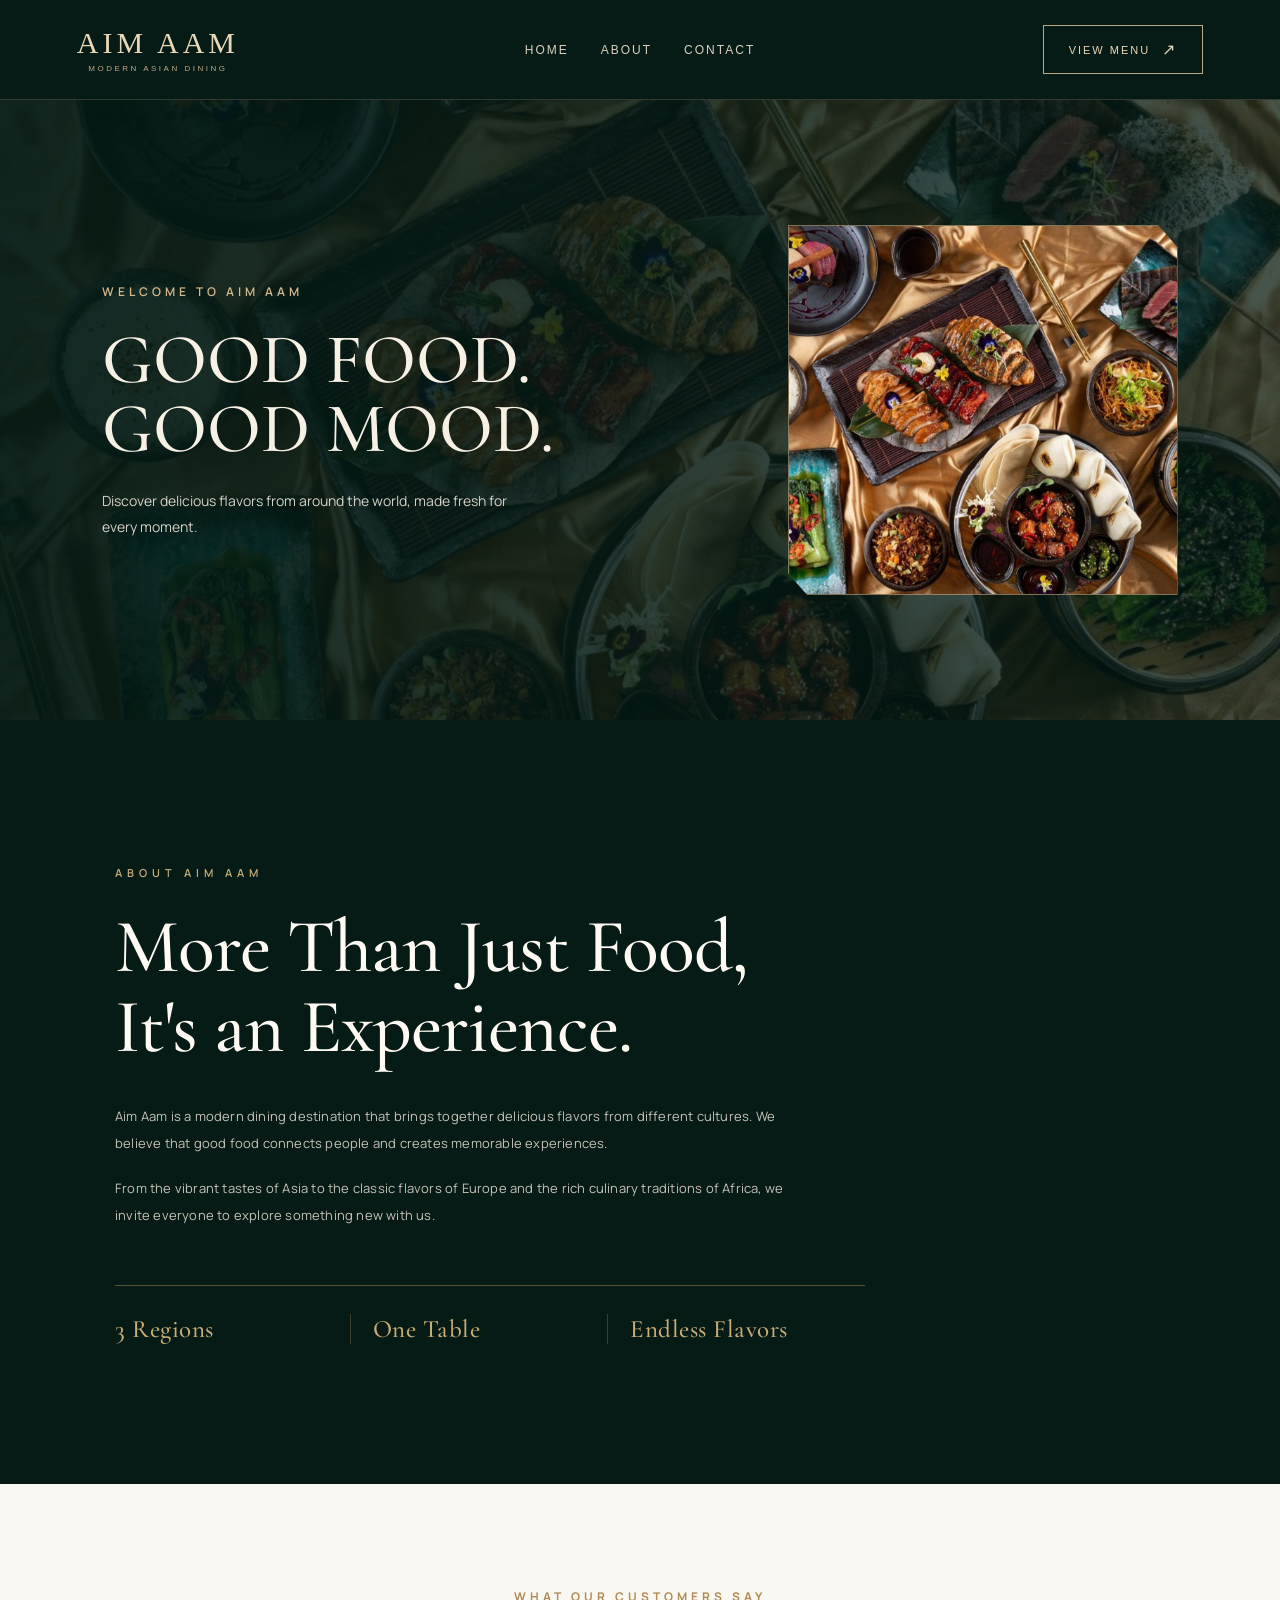
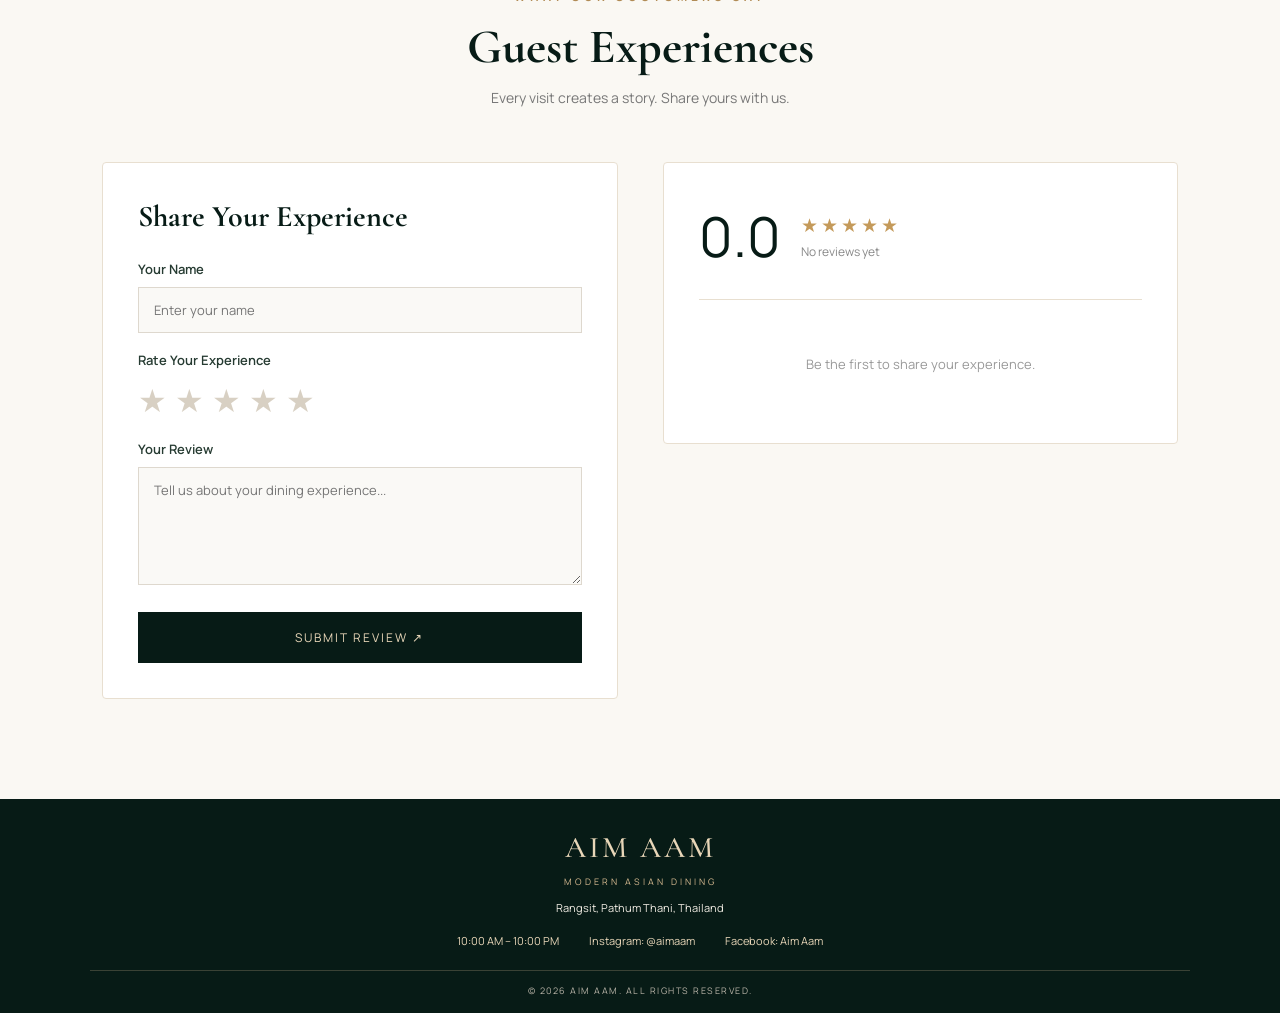
==== commit c776a791: "Update index.html" ====
--- a/index.html
+++ b/index.html
@@ -55,65 +55,6 @@
 
 </section>
 
-<!-- MENU HEADING -->
-<div class="menu-heading">
-    <span>OUR MENU</span>
-    <h2>Explore Our Menu</h2>
-    <p>Discover Flavors Around the World</p>
-    <div class="menu-heading-line"></div>
-</div>
-
-   <!-- REGION SELECTION -->
-<div class="food-grid" id="regionSelection">
-
-    <!-- ASIAN CUISINE -->
-    <div class="food-card region-card" data-region="asian">
-
-        <img src="images/Asian Cuisine.jpeg" alt="Asian Cuisine">
-
-        <div class="food-info">
-            <h3>Asian Cuisine</h3>
-            <p>
-                Discover traditional and modern flavors
-                from across Asia.
-            </p>
-        </div>
-
-    </div>
-
-
-    <!-- EUROPEAN CUISINE -->
-    <div class="food-card region-card" data-region="european">
-
-        <img src="images/European Cuisine.jpeg" alt="European Cuisine">
-
-        <div class="food-info">
-            <h3>European Cuisine</h3>
-            <p>
-                Explore delicious dishes inspired
-                by European cultures.
-            </p>
-        </div>
-
-    </div>
-
-
-    <!-- AFRICAN CUISINE -->
-    <div class="food-card region-card" data-region="african">
-
-        <img src="images/African Cuisine.jpeg" alt="African Cuisine">
-
-        <div class="food-info">
-            <h3>African Cuisine</h3>
-            <p>
-                Experience rich spices and authentic
-                African flavors.
-            </p>
-        </div>
-
-    </div>
-
-</div>
 
       <!-- REGION MENU CONTENT -->
 <div id="regionContent" class="region-content" style="display: none;">
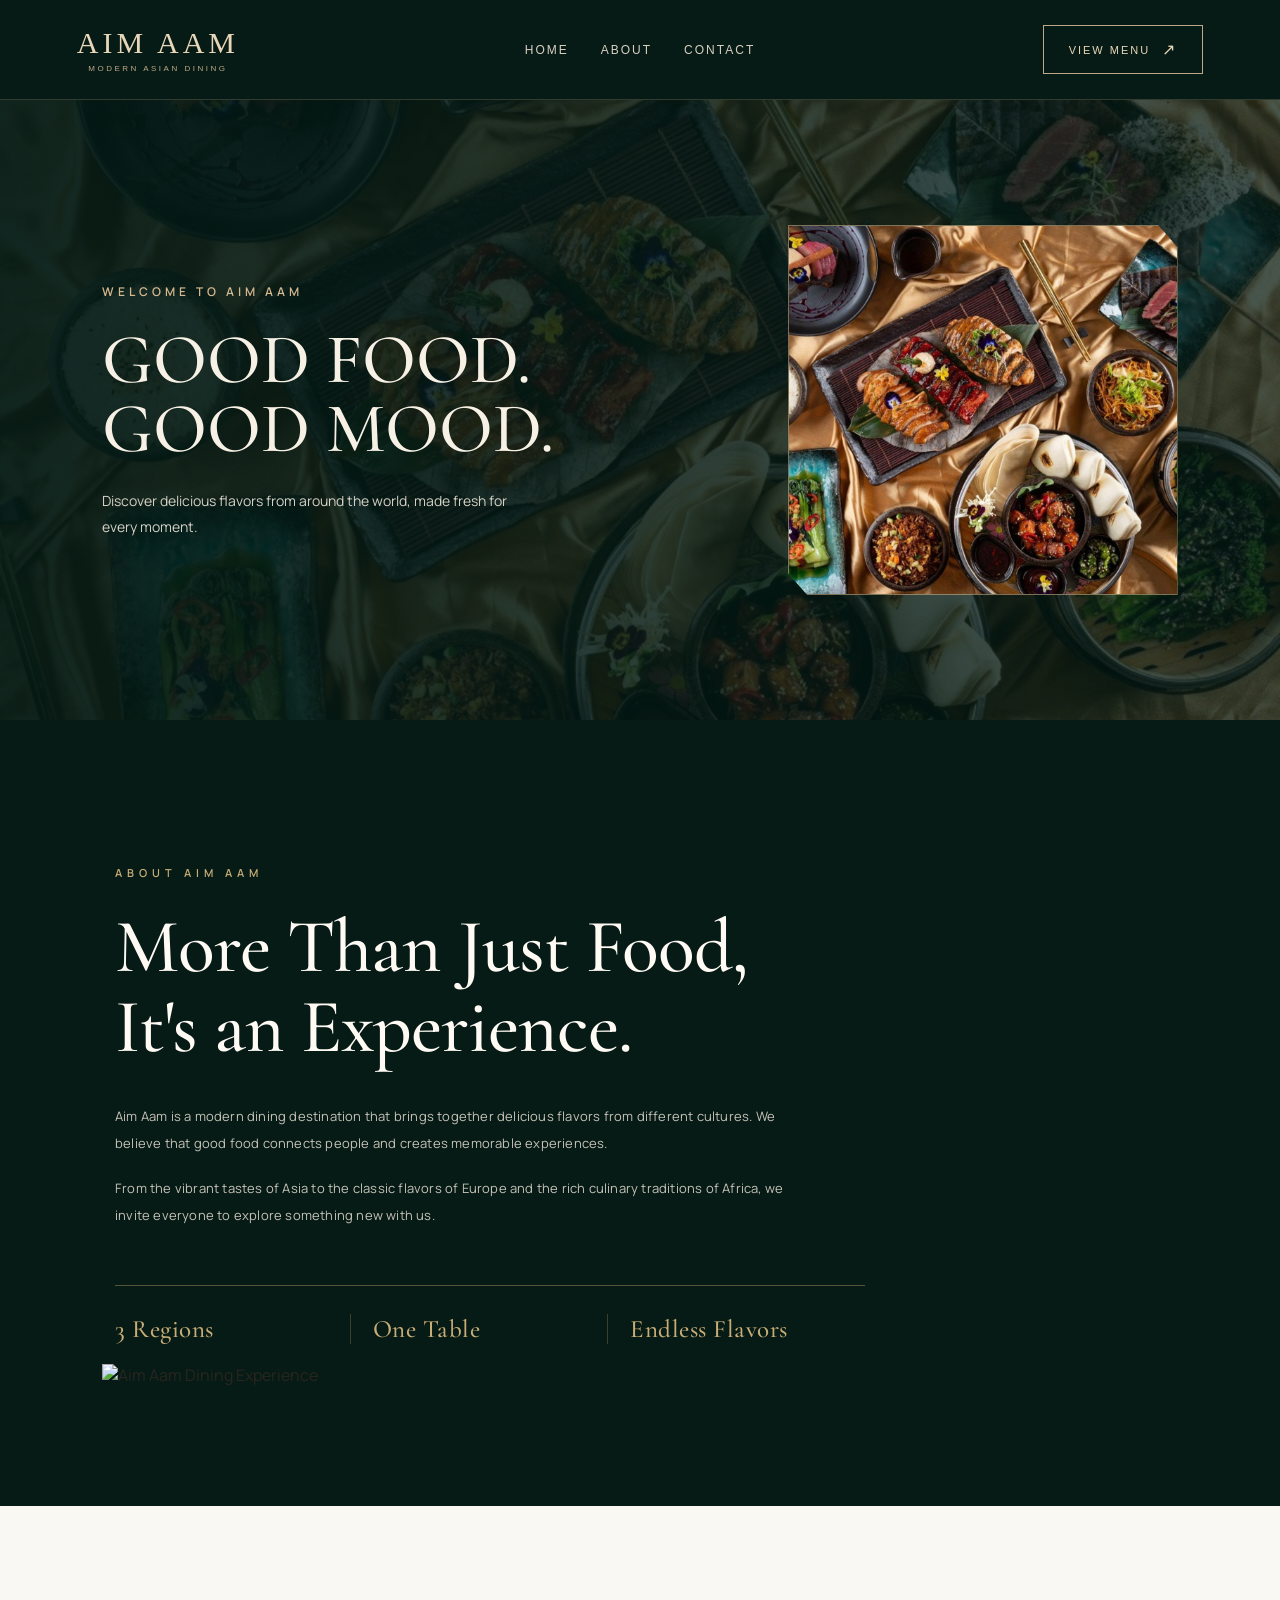
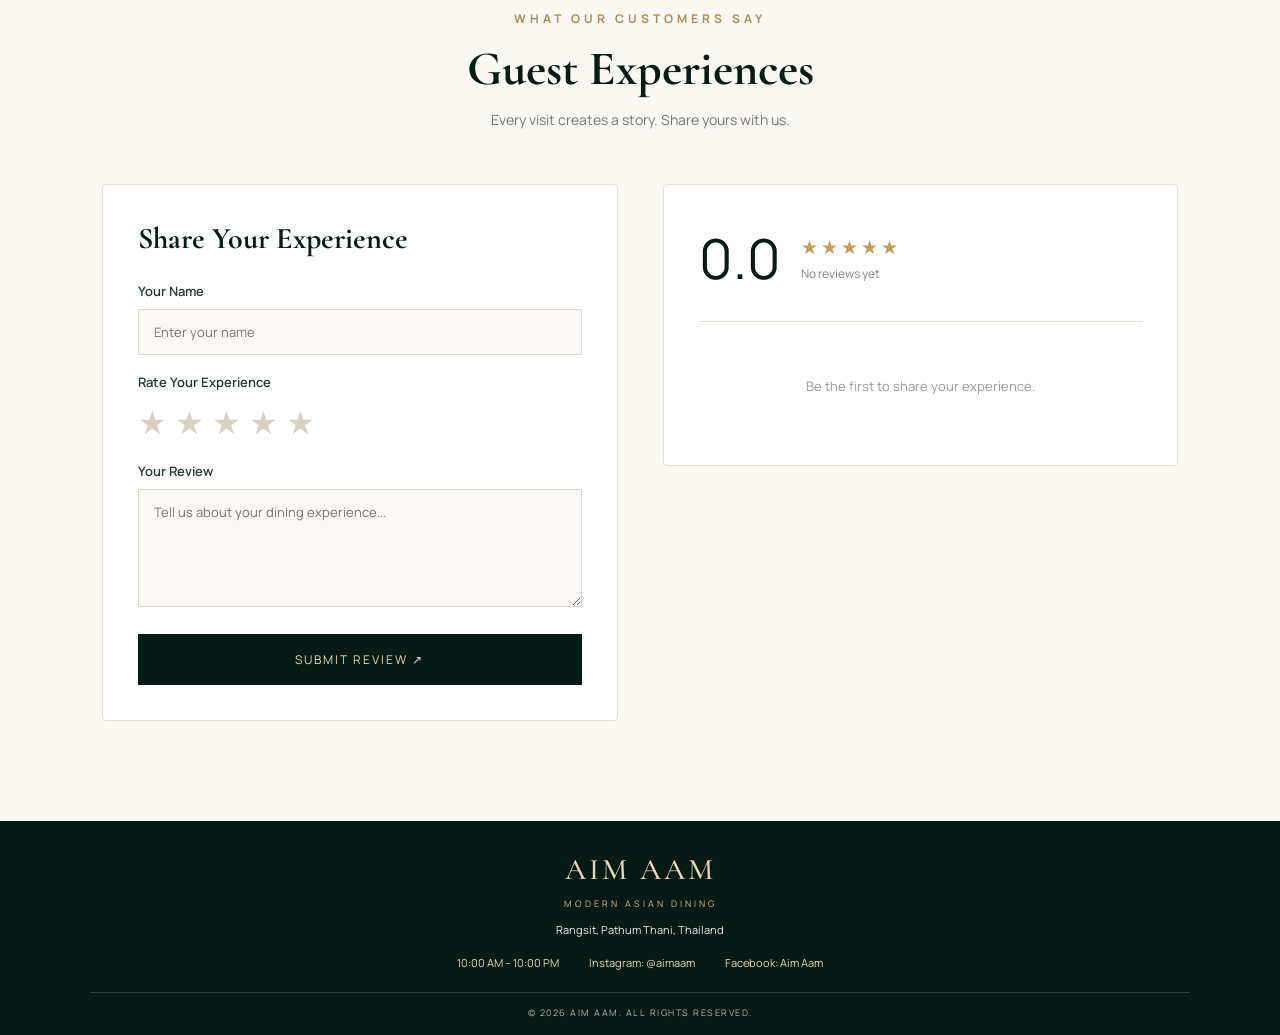
==== commit d320aa9f: "Update index.html" ====
--- a/index.html
+++ b/index.html
@@ -176,30 +176,40 @@
 <!-- ABOUT SECTION -->
 <section class="about-section" id="about">
 
-    <div class="about-content">
-
-        <span class="about-label">ABOUT AIM AAM</span>
-
-        <h2>More Than Just Food,<br>
-            It's an Experience.</h2>
-
-        <p>
-            Aim Aam is a modern dining destination that brings
-            together delicious flavors from different cultures.
-            We believe that good food connects people and creates
-            memorable experiences.
-        </p>
-
-        <p>
-            From the vibrant tastes of Asia to the classic flavors
-            of Europe and the rich culinary traditions of Africa,
-            we invite everyone to explore something new with us.
-        </p>
-
-        <div class="about-highlight">
-            <span>3 Regions</span>
-            <span>One Table</span>
-            <span>Endless Flavors</span>
+    <div class="about-container">
+
+        <!-- LEFT: ABOUT CONTENT -->
+        <div class="about-content">
+
+            <span class="about-label">ABOUT AIM AAM</span>
+
+            <h2>More Than Just Food,<br>
+                It's an Experience.</h2>
+
+            <p>
+                Aim Aam is a modern dining destination that brings
+                together delicious flavors from different cultures.
+                We believe that good food connects people and creates
+                memorable experiences.
+            </p>
+
+            <p>
+                From the vibrant tastes of Asia to the classic flavors
+                of Europe and the rich culinary traditions of Africa,
+                we invite everyone to explore something new with us.
+            </p>
+
+            <div class="about-highlight">
+                <span>3 Regions</span>
+                <span>One Table</span>
+                <span>Endless Flavors</span>
+            </div>
+
+        </div>
+
+        <!-- RIGHT: ABOUT IMAGE -->
+        <div class="about-image">
+            <img src="images/about-food.jpeg" alt="Aim Aam Dining Experience">
         </div>
 
     </div>
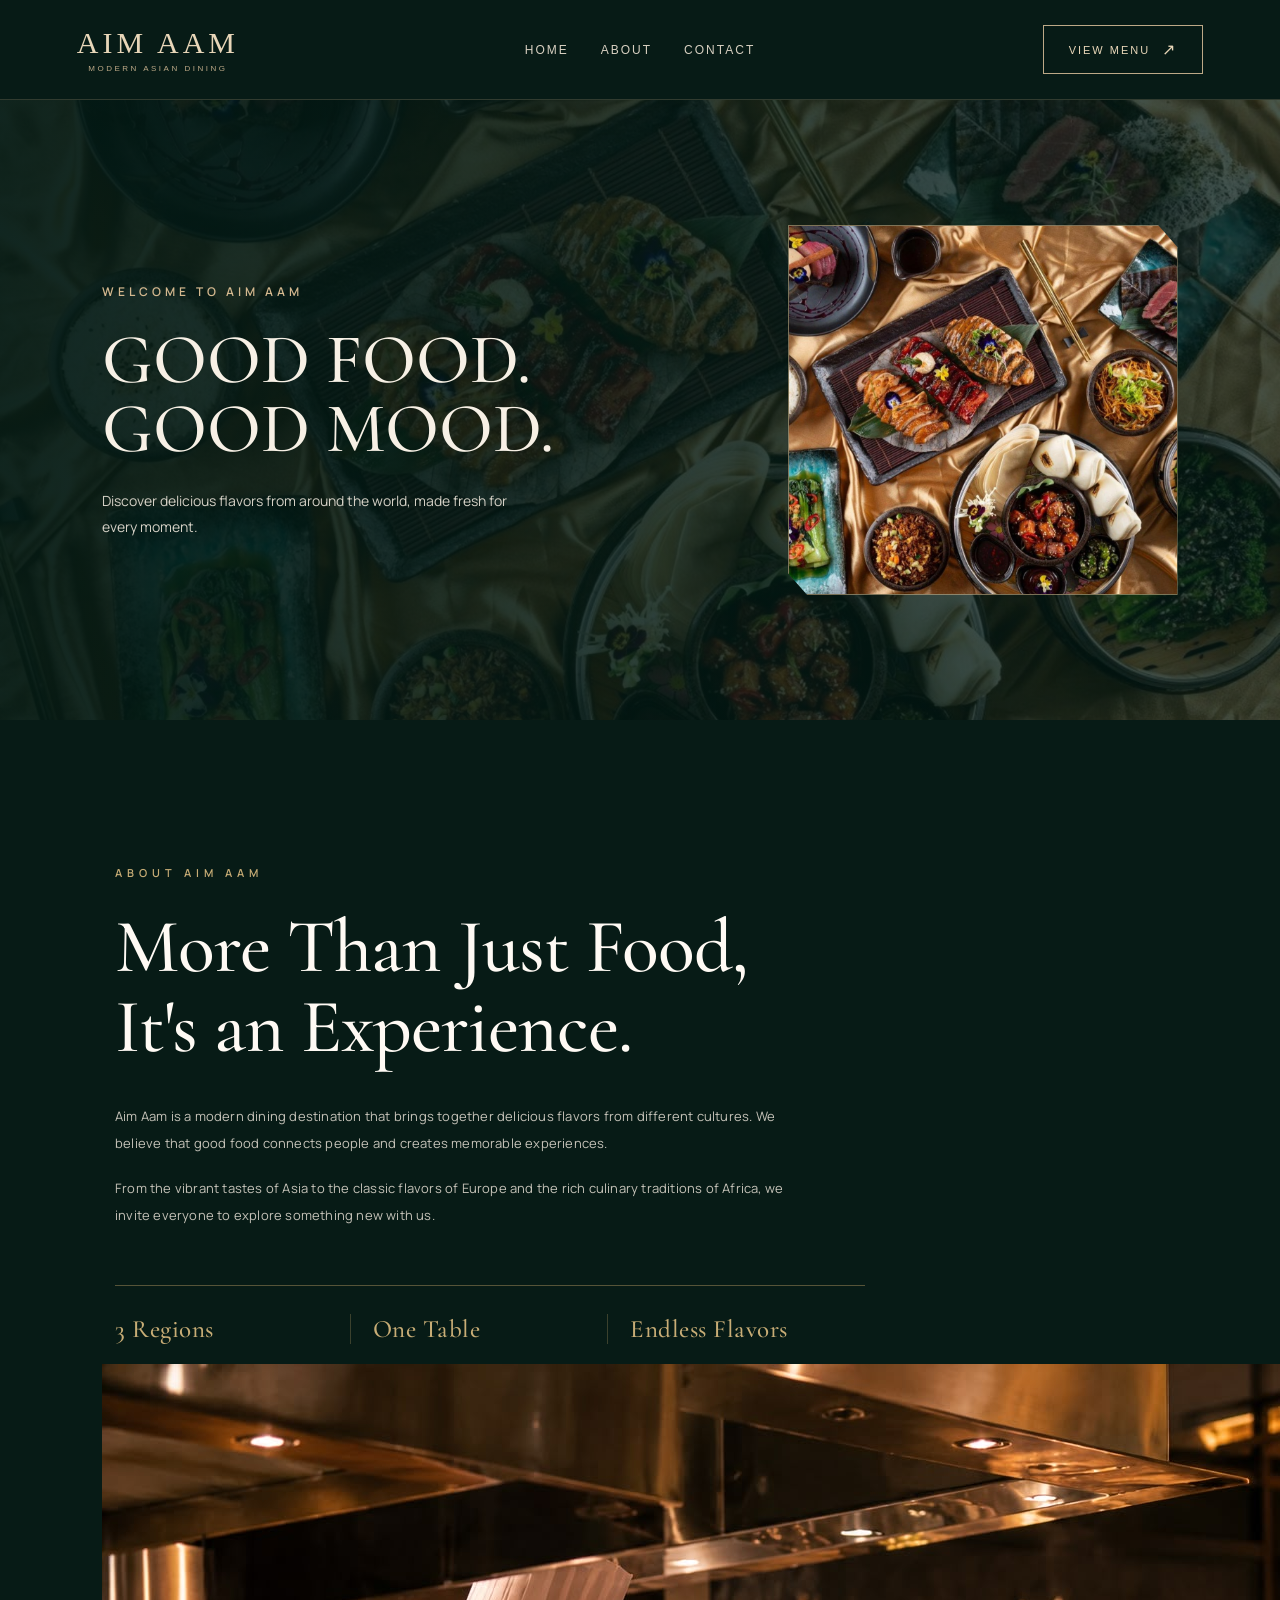
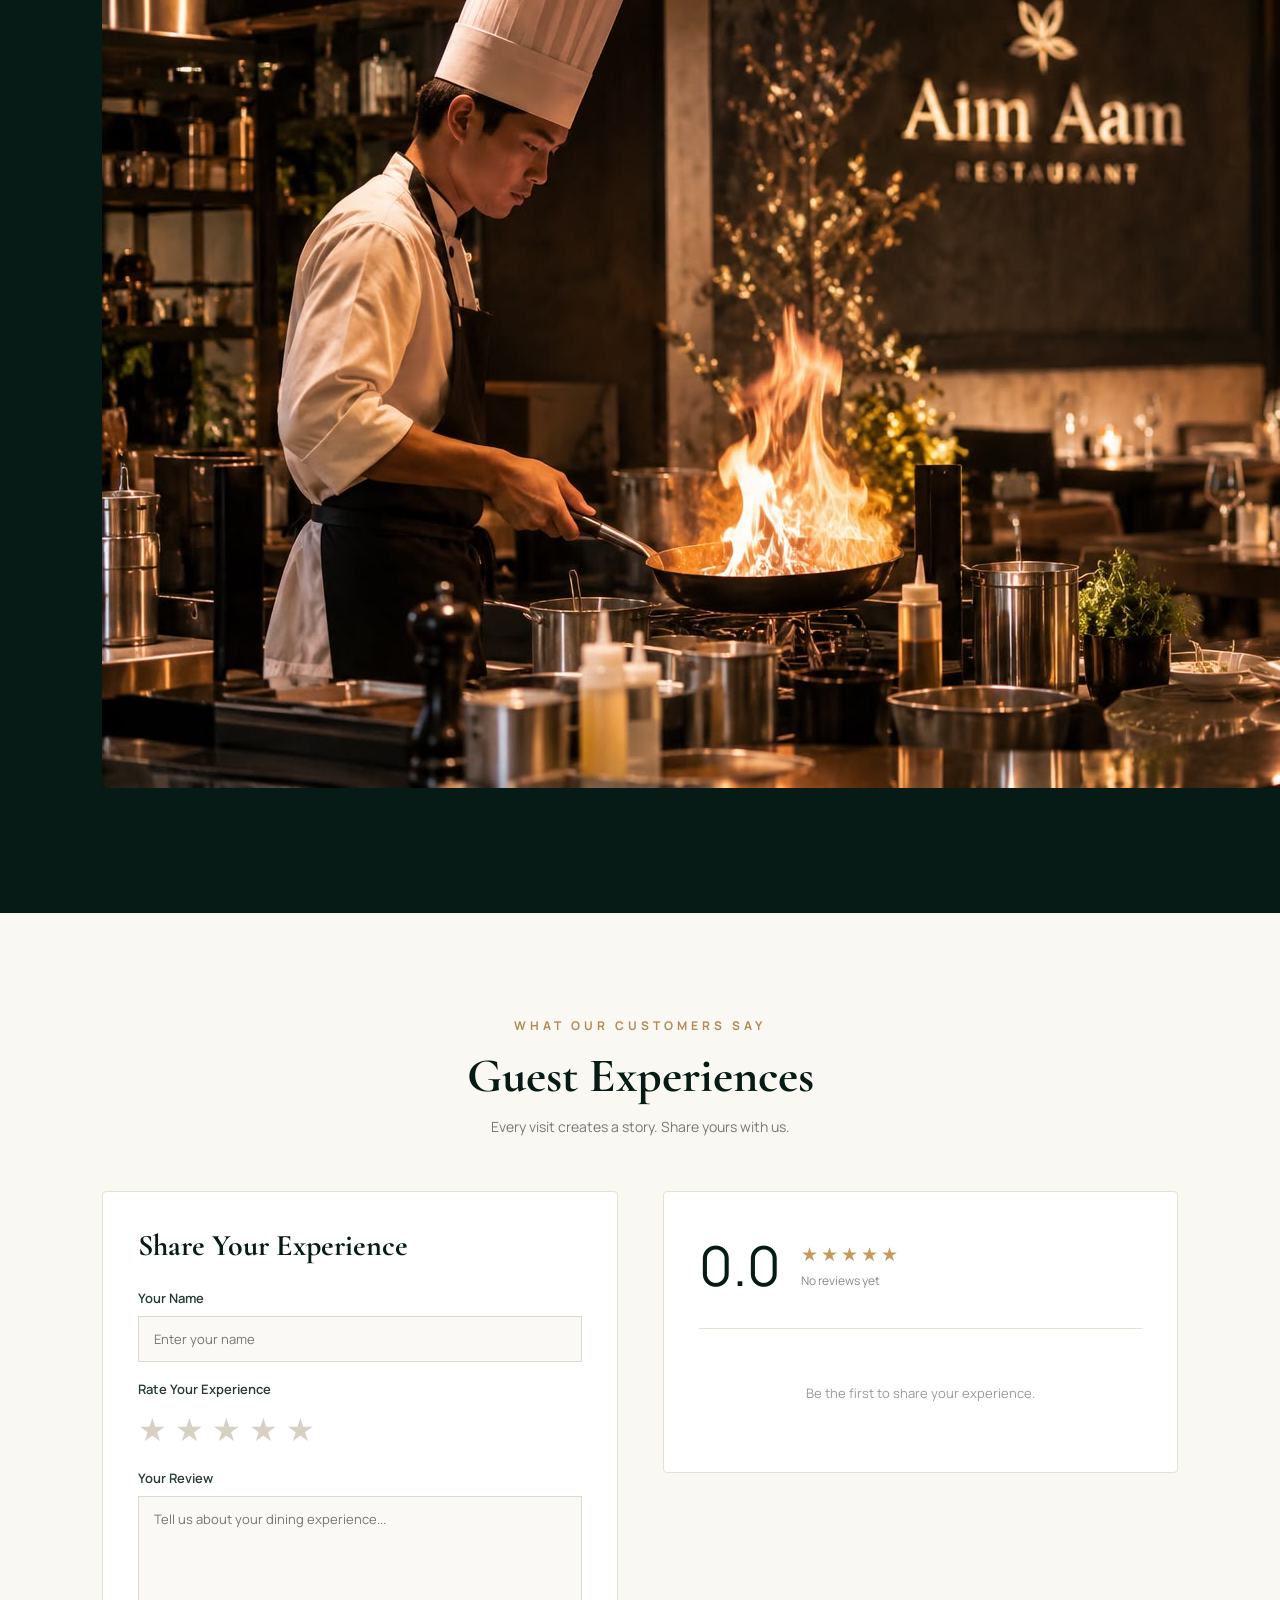
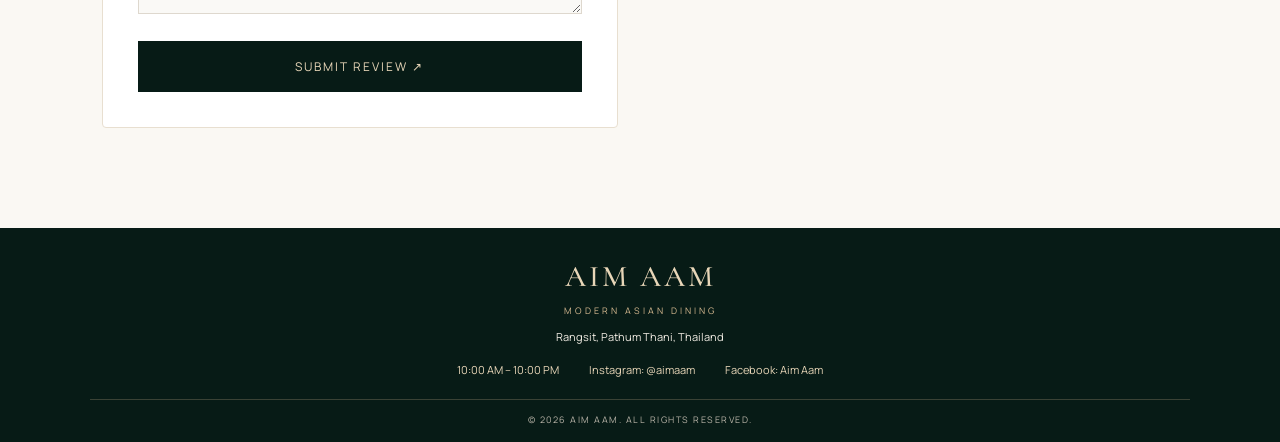
==== commit c8e353ac: "Update index.html" ====
--- a/index.html
+++ b/index.html
@@ -209,7 +209,7 @@
 
         <!-- RIGHT: ABOUT IMAGE -->
         <div class="about-image">
-            <img src="images/about-food.jpeg" alt="Aim Aam Dining Experience">
+            <img src="images/about-food.png" alt="Aim Aam Dining Experience">
         </div>
 
     </div>
--- a/style.css
+++ b/style.css
@@ -1683,3 +1683,45 @@
         font-size: 28px;
     }
 }
+<!-- ABOUT SECTION -->
+<section class="about-section" id="about">
+
+    <div class="about-container">
+
+        <!-- LEFT: ABOUT CONTENT -->
+        <div class="about-content">
+
+            <span class="about-label">ABOUT AIM AAM</span>
+
+            <h2>More Than Just Food,<br>
+                It's an Experience.</h2>
+
+            <p>
+                Aim Aam is a modern dining destination that brings
+                together delicious flavors from different cultures.
+                We believe that good food connects people and creates
+                memorable experiences.
+            </p>
+
+            <p>
+                From the vibrant tastes of Asia to the classic flavors
+                of Europe and the rich culinary traditions of Africa,
+                we invite everyone to explore something new with us.
+            </p>
+
+            <div class="about-highlight">
+                <span>3 Regions</span>
+                <span>One Table</span>
+                <span>Endless Flavors</span>
+            </div>
+
+        </div>
+
+        <!-- RIGHT: ABOUT IMAGE -->
+        <div class="about-image">
+            <img src="images/about-food.jpeg" alt="Aim Aam Dining Experience">
+        </div>
+
+    </div>
+
+</section>
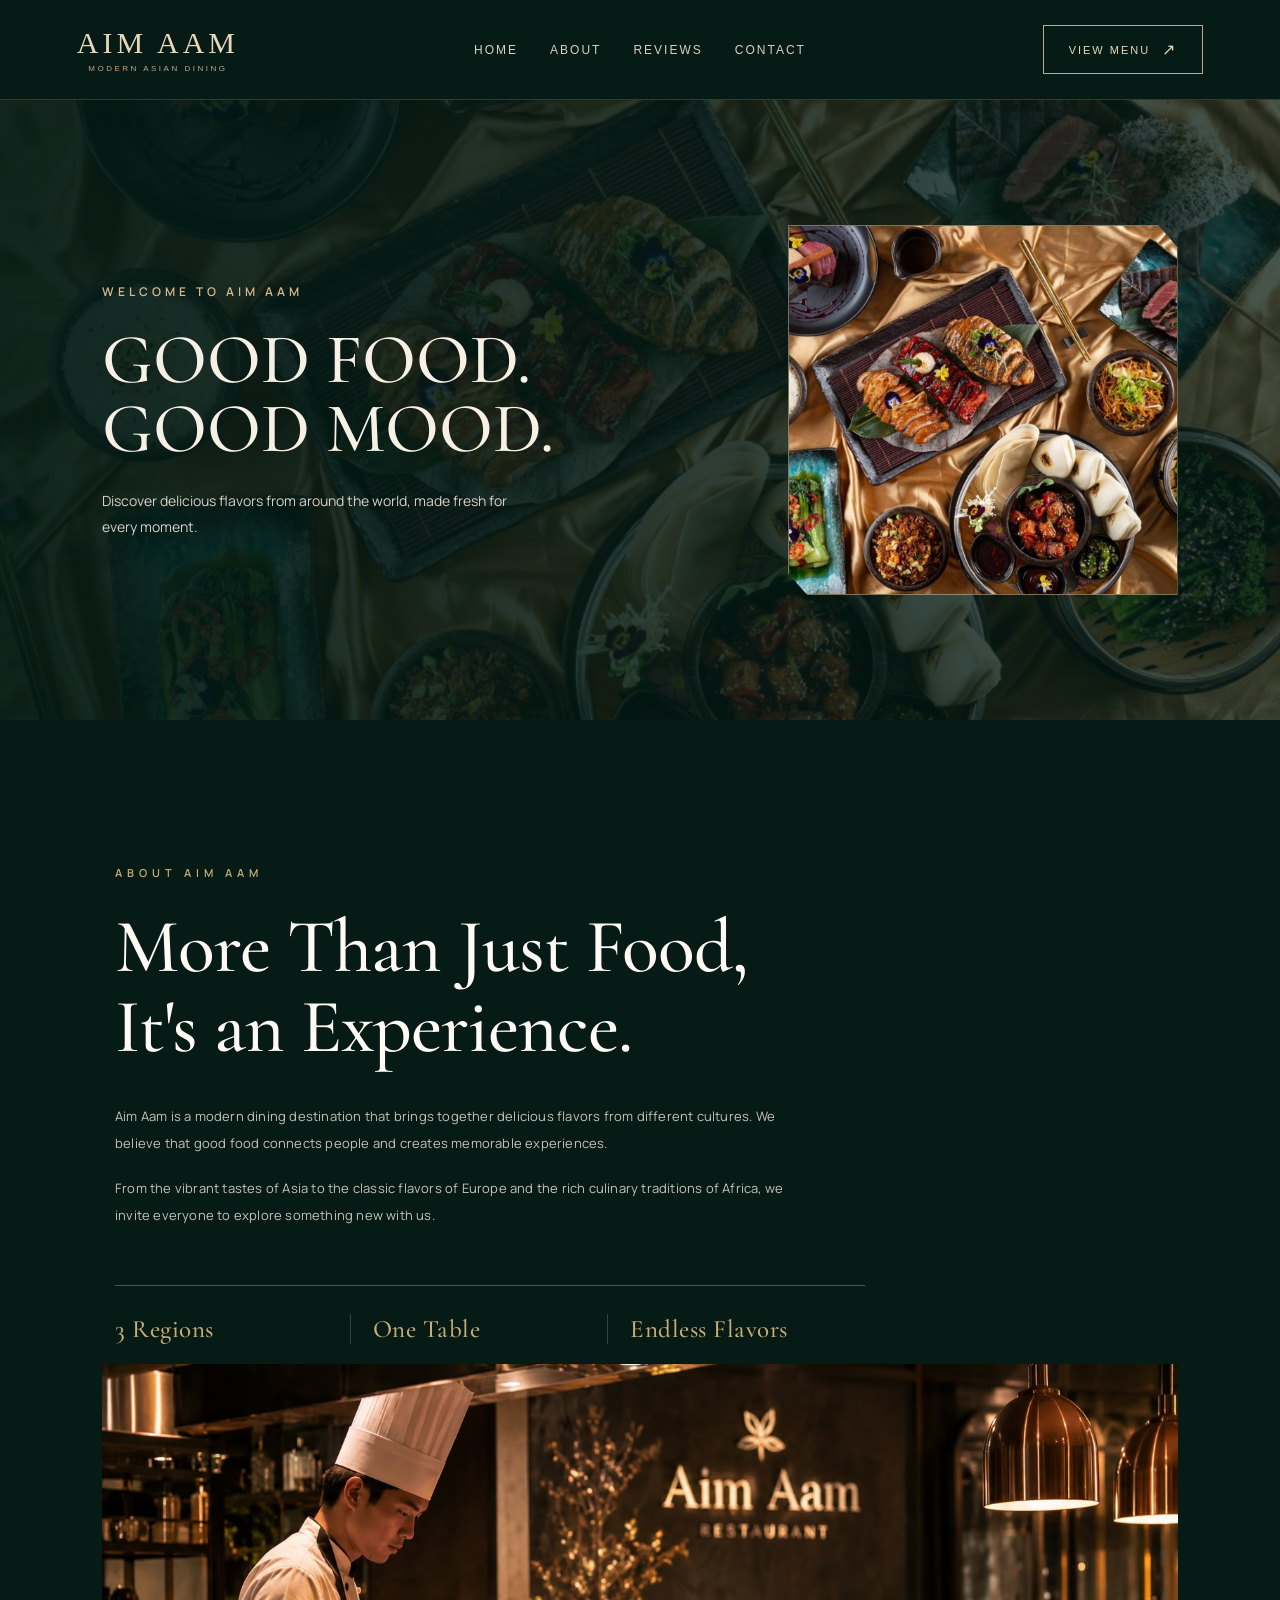
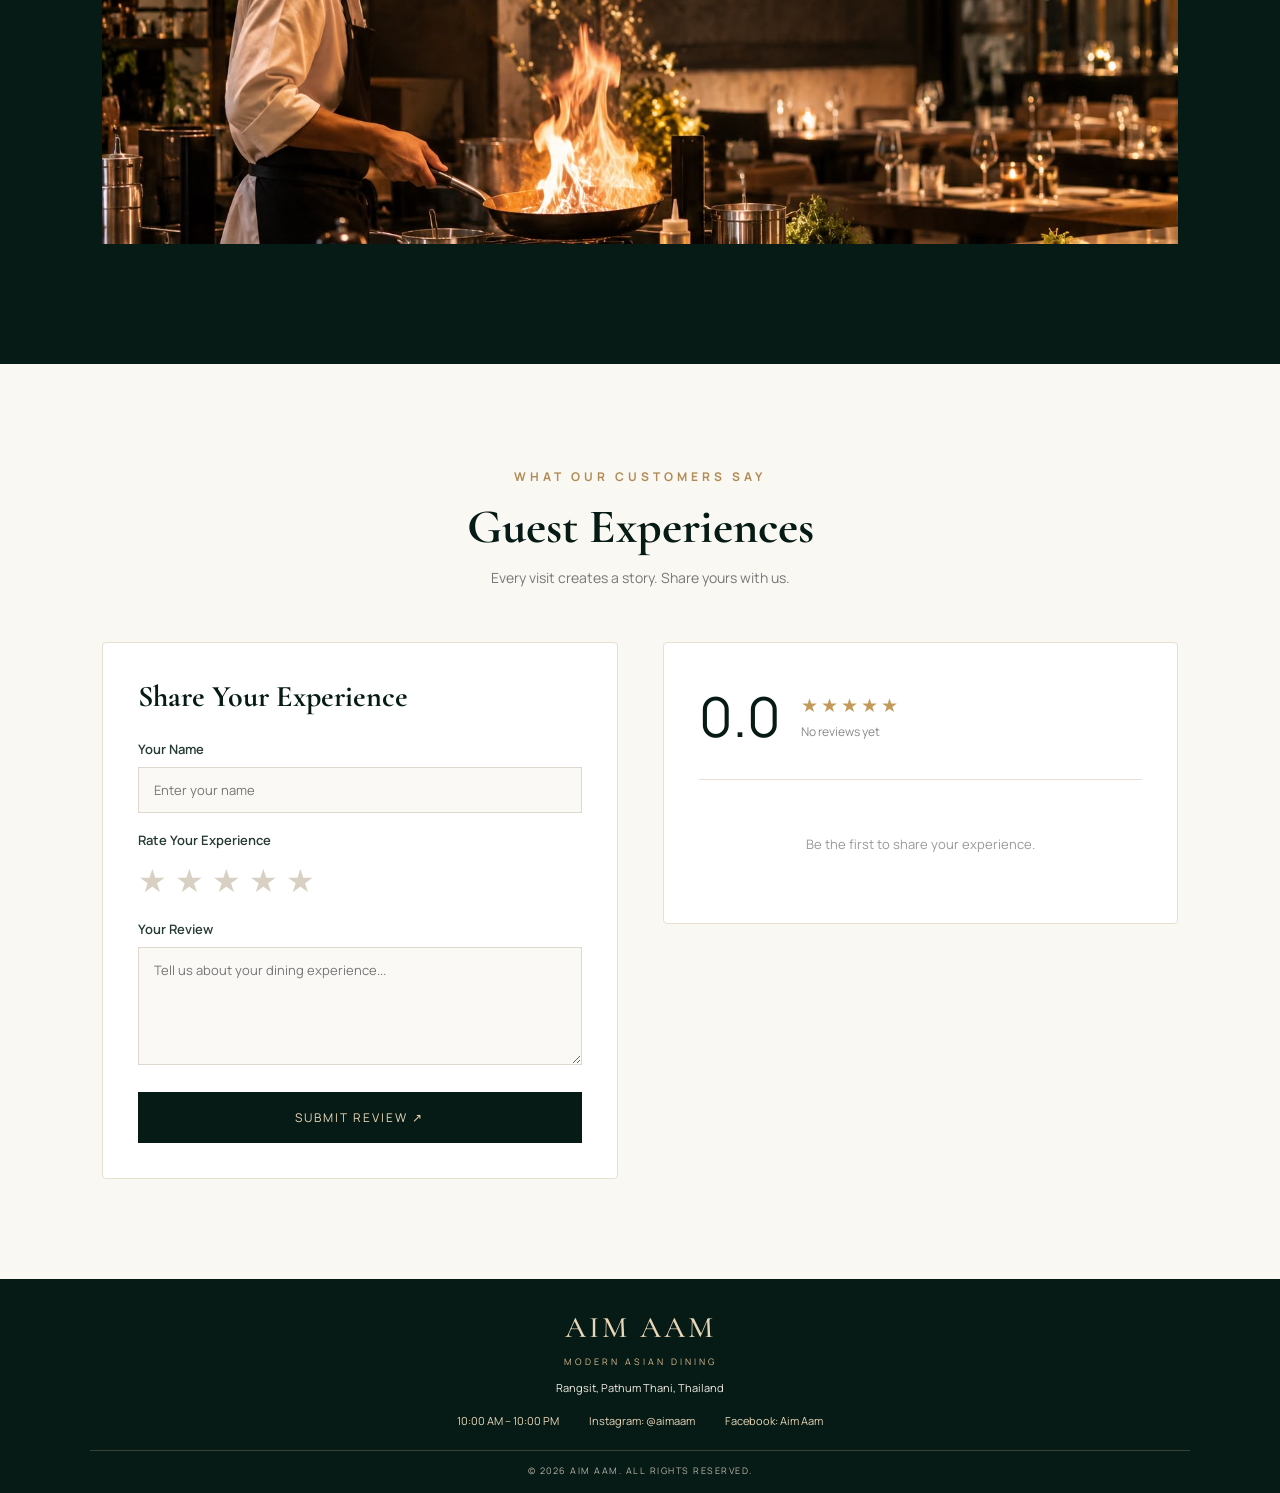
==== commit 2dafef2a: "Update index.html" ====
--- a/index.html
+++ b/index.html
@@ -23,6 +23,7 @@
     <nav class="navbar">
         <a href="#home">HOME</a>
         <a href="#about">ABOUT</a>
+         <a href="#review">REVIEWS</a>
         <a href="#contact">CONTACT</a>
     </nav>
 
@@ -209,7 +210,7 @@
 
         <!-- RIGHT: ABOUT IMAGE -->
         <div class="about-image">
-            <img src="images/about-food.png" alt="Aim Aam Dining Experience">
+            <img src="images/about-food.png" alt="Aim Aam Chef Cooking">
         </div>
 
     </div>
--- a/style.css
+++ b/style.css
@@ -533,26 +533,26 @@
         font-size: 20px;
     }
 }
-
-/* =========================
-   FOOD MENU CARDS
+/* =========================
+   FOOD MENU CARDS - COMPACT
 ========================= */
 
 #regionFoodGrid {
     display: grid;
     grid-template-columns: repeat(3, minmax(0, 1fr));
-    grid-auto-rows: 1fr;
-    gap: 28px;
-    width: 100%;
-    align-items: stretch;
+    grid-auto-rows: auto;
+    gap: 18px;
+    width: 100%;
+    align-items: start;
 }
 
 #regionFoodGrid .food-card {
     display: flex;
     flex-direction: column;
     width: 100%;
+    min-width: 0;
+    min-height: 0;
     height: 100%;
-    min-height: 430px;
     overflow: hidden;
     background: #fffaf4;
     border: 1px solid #e5d8ca;
@@ -562,8 +562,8 @@
 #regionFoodGrid .food-card > img {
     display: block;
     width: 100%;
-    height: 210px;
-    min-height: 210px;
+    height: 145px;
+    min-height: 145px;
     object-fit: cover;
     object-position: center;
 }
@@ -572,28 +572,68 @@
     display: flex;
     flex-direction: column;
     flex: 1;
-    padding: 20px;
+    padding: 14px;
 }
 
 #regionFoodGrid .food-card .food-info h3 {
-    min-height: 58px;
-    margin-bottom: 10px;
+    min-height: 0;
+    font-size: 19px;
+    margin-bottom: 7px;
 }
 
 #regionFoodGrid .food-card .food-info p {
-    min-height: 65px;
-    line-height: 1.7;
+    min-height: 0;
+    font-size: 12px;
+    line-height: 1.6;
+    margin-bottom: 8px;
 }
 
 #regionFoodGrid .food-card .food-info span {
     margin-top: auto;
     display: block;
-    padding-top: 15px;
+    padding-top: 8px;
 }
 
 #regionFoodGrid .food-card .add-cart-button {
     width: 100%;
-    margin-top: 15px;
+    margin-top: 10px;
+    padding: 10px;
+}
+
+/* TABLET */
+
+@media (max-width: 850px) {
+    #regionFoodGrid {
+        grid-template-columns: repeat(2, minmax(0, 1fr));
+        gap: 14px;
+    }
+
+    #regionFoodGrid .food-card > img {
+        height: 135px;
+        min-height: 135px;
+    }
+}
+
+/* MOBILE */
+
+@media (max-width: 550px) {
+    #regionFoodGrid {
+        grid-template-columns: repeat(2, minmax(0, 1fr));
+        gap: 10px;
+    }
+
+    #regionFoodGrid .food-card > img {
+        height: 110px;
+        min-height: 110px;
+    }
+
+    #regionFoodGrid .food-card .food-info {
+        padding: 10px;
+    }
+
+    #regionFoodGrid .food-card .food-info h3 {
+        font-size: 16px;
+    }
 }
 
 /* =========================
@@ -1686,10 +1726,49 @@
 <!-- ABOUT SECTION -->
 <section class="about-section" id="about">
 
-    <div class="about-container">
-
-        <!-- LEFT: ABOUT CONTENT -->
-        <div class="about-content">
+  /* FIX ABOUT IMAGE BESIDE STORY */
+
+.about-container {
+    display: grid !important;
+    grid-template-columns: 0.9fr 1fr !important;
+    align-items: center !important;
+    gap: 65px !important;
+    max-width: 1200px;
+    width: 100%;
+    margin: 0 auto;
+    padding: 100px 8%;
+}
+
+.about-image {
+    display: block !important;
+    width: 100% !important;
+    height: 480px !important;
+    overflow: hidden;
+}
+
+.about-image img {
+    width: 100%;
+    height: 100%;
+    object-fit: cover;
+    display: block;
+}
+
+.about-content {
+    width: 100% !important;
+}
+
+/* MOBILE */
+@media (max-width: 768px) {
+    .about-container {
+        grid-template-columns: 1fr !important;
+        gap: 30px !important;
+        padding: 60px 7%;
+    }
+
+    .about-image {
+        height: 350px !important;
+    }
+}
 
             <span class="about-label">ABOUT AIM AAM</span>
 
@@ -1725,3 +1804,77 @@
     </div>
 
 </section>
+/* =========================
+   COMPACT FOOD GRID WIDTH
+========================= */
+
+#regionFoodGrid {
+    display: grid !important;
+    grid-template-columns: repeat(3, minmax(0, 220px)) !important;
+    gap: 18px !important;
+    width: 100% !important;
+    max-width: 700px !important;
+    margin-right: auto !important;
+    justify-content: start !important;
+    align-items: start;
+}
+
+#regionFoodGrid .food-card {
+    width: 100% !important;
+    min-width: 0 !important;
+}
+
+/* TABLET */
+@media (max-width: 850px) {
+    #regionFoodGrid {
+        grid-template-columns: repeat(2, minmax(0, 1fr)) !important;
+        max-width: 100% !important;
+    }
+}
+
+/* MOBILE */
+@media (max-width: 550px) {
+    #regionFoodGrid {
+        grid-template-columns: repeat(2, minmax(0, 1fr)) !important;
+        gap: 10px !important;
+    }
+}
+/* =========================
+   MENU PAGE - SIDE SPACING
+========================= */
+
+.region-layout {
+    width: calc(100% - 120px) !important;
+    max-width: 1250px !important;
+    margin-left: auto !important;
+    margin-right: auto !important;
+    box-sizing: border-box;
+    gap: 28px;
+}
+
+.region-food-area {
+    min-width: 0;
+    flex: 1;
+}
+
+/* Keep food cards inside their area */
+#regionFoodGrid {
+    width: 100%;
+    box-sizing: border-box;
+}
+
+/* TABLET */
+@media (max-width: 850px) {
+    .region-layout {
+        width: calc(100% - 48px) !important;
+        gap: 18px;
+    }
+}
+
+/* MOBILE */
+@media (max-width: 550px) {
+    .region-layout {
+        width: calc(100% - 28px) !important;
+        gap: 15px;
+    }
+}
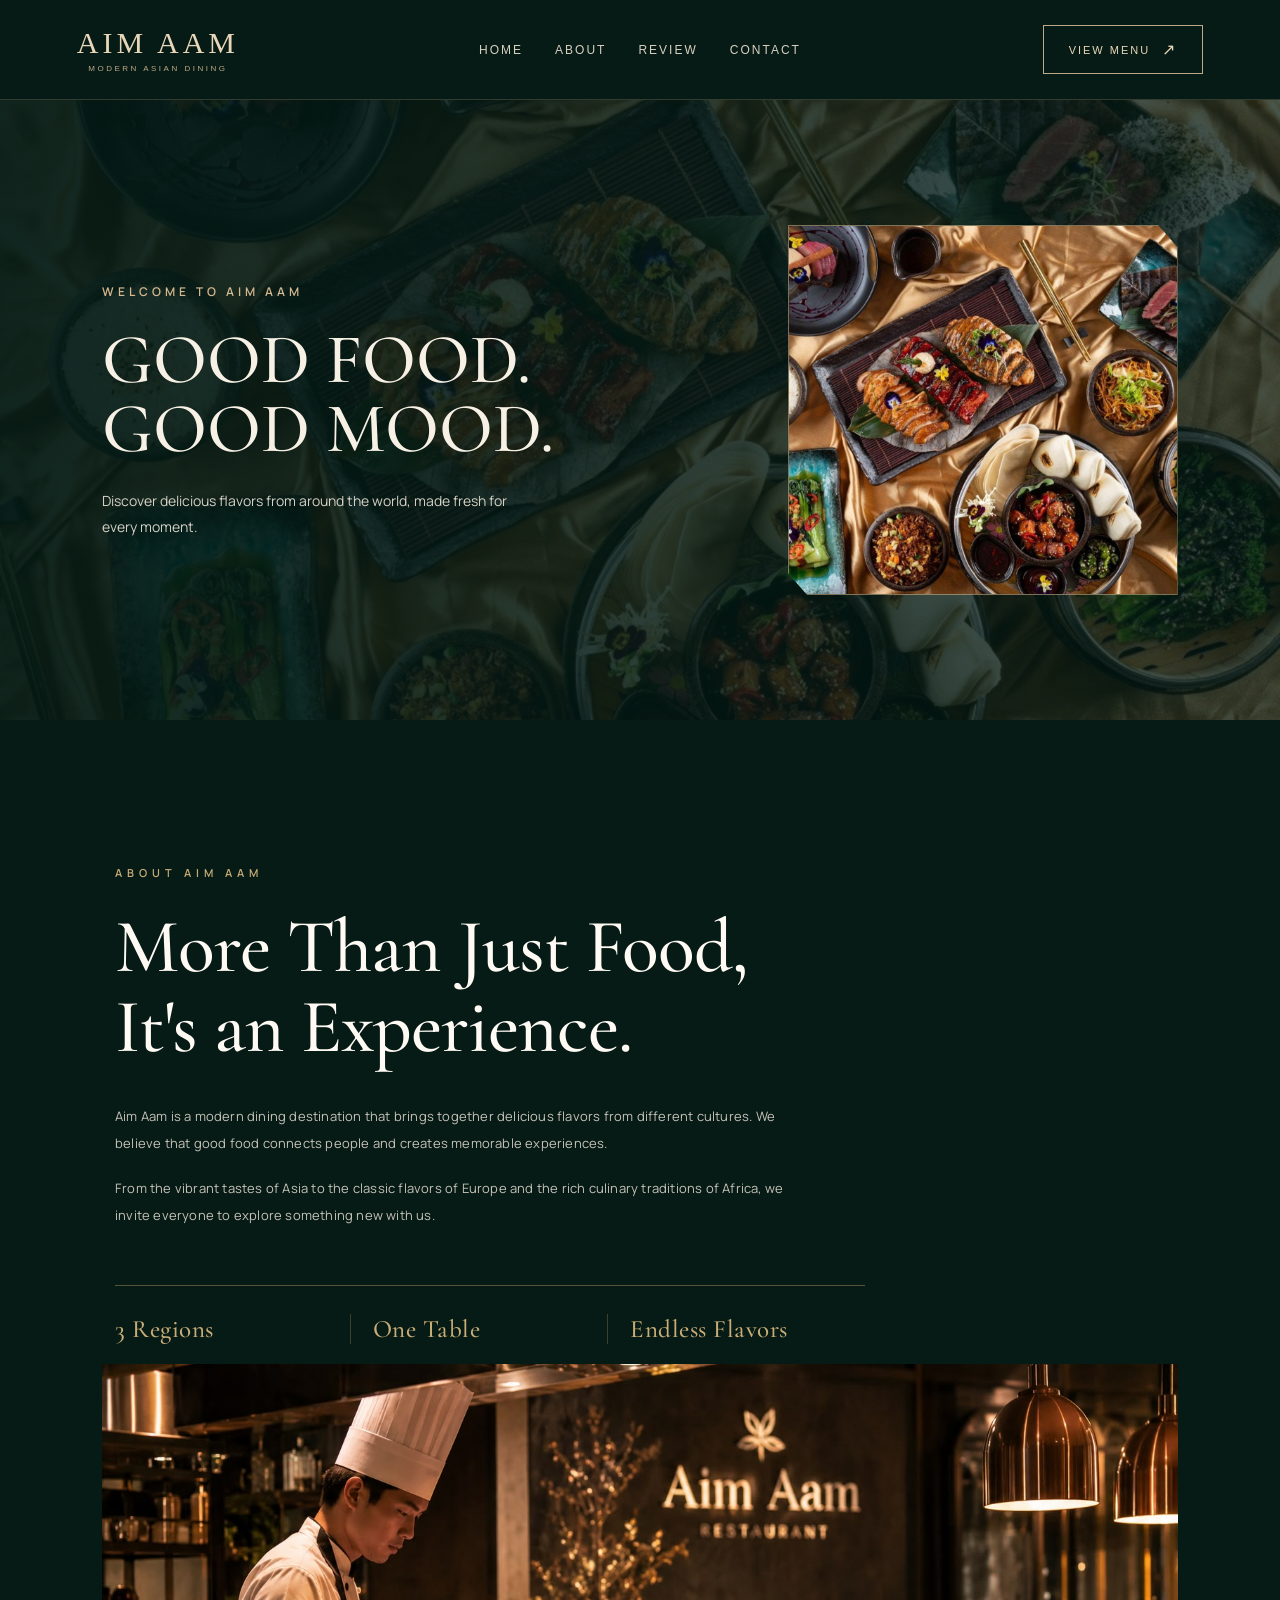
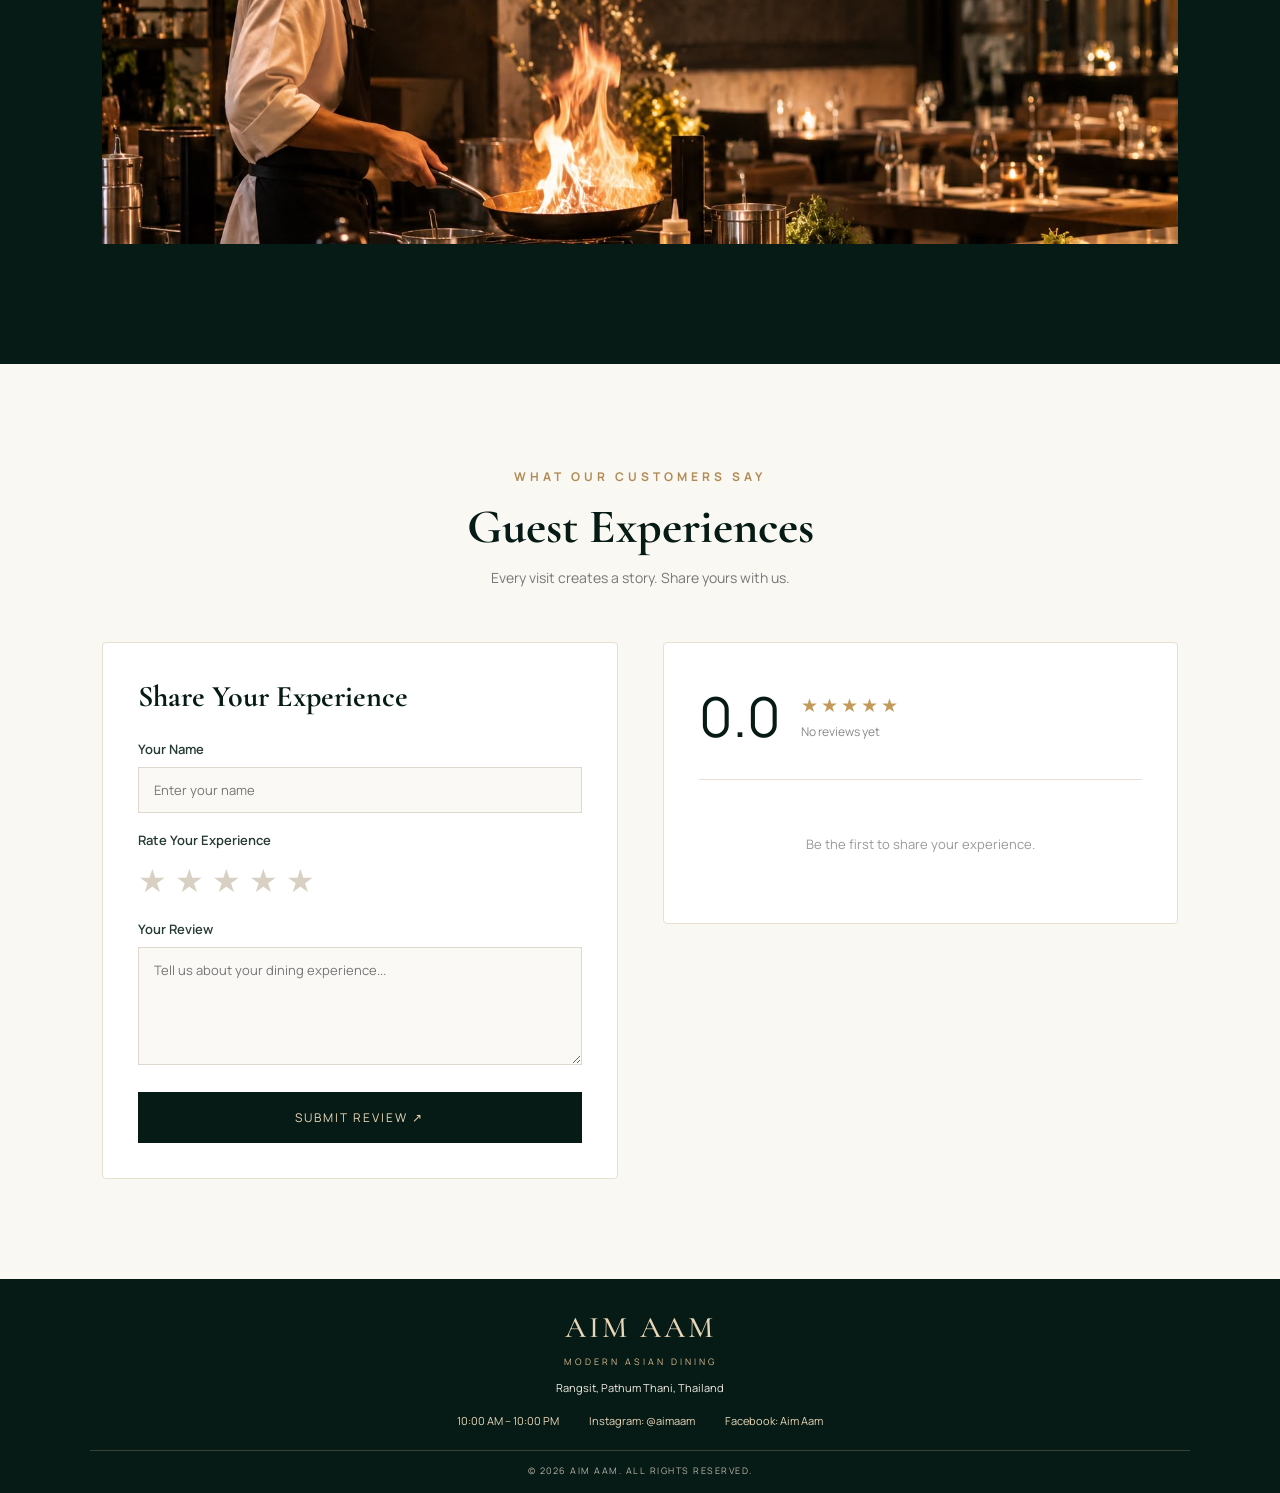
==== commit cb35dc12: "Fix HTML encoding issues in index.html" ====
--- a/index.html
+++ b/index.html
@@ -23,7 +23,7 @@
     <nav class="navbar">
         <a href="#home">HOME</a>
         <a href="#about">ABOUT</a>
-         <a href="#review">REVIEWS</a>
+         <a href="#reviews">REVIEW</a>
         <a href="#contact">CONTACT</a>
     </nav>
 
--- a/style.css
+++ b/style.css
@@ -1878,3 +1878,6 @@
         gap: 15px;
     }
 }
+html {
+    scroll-behavior: smooth;
+}
